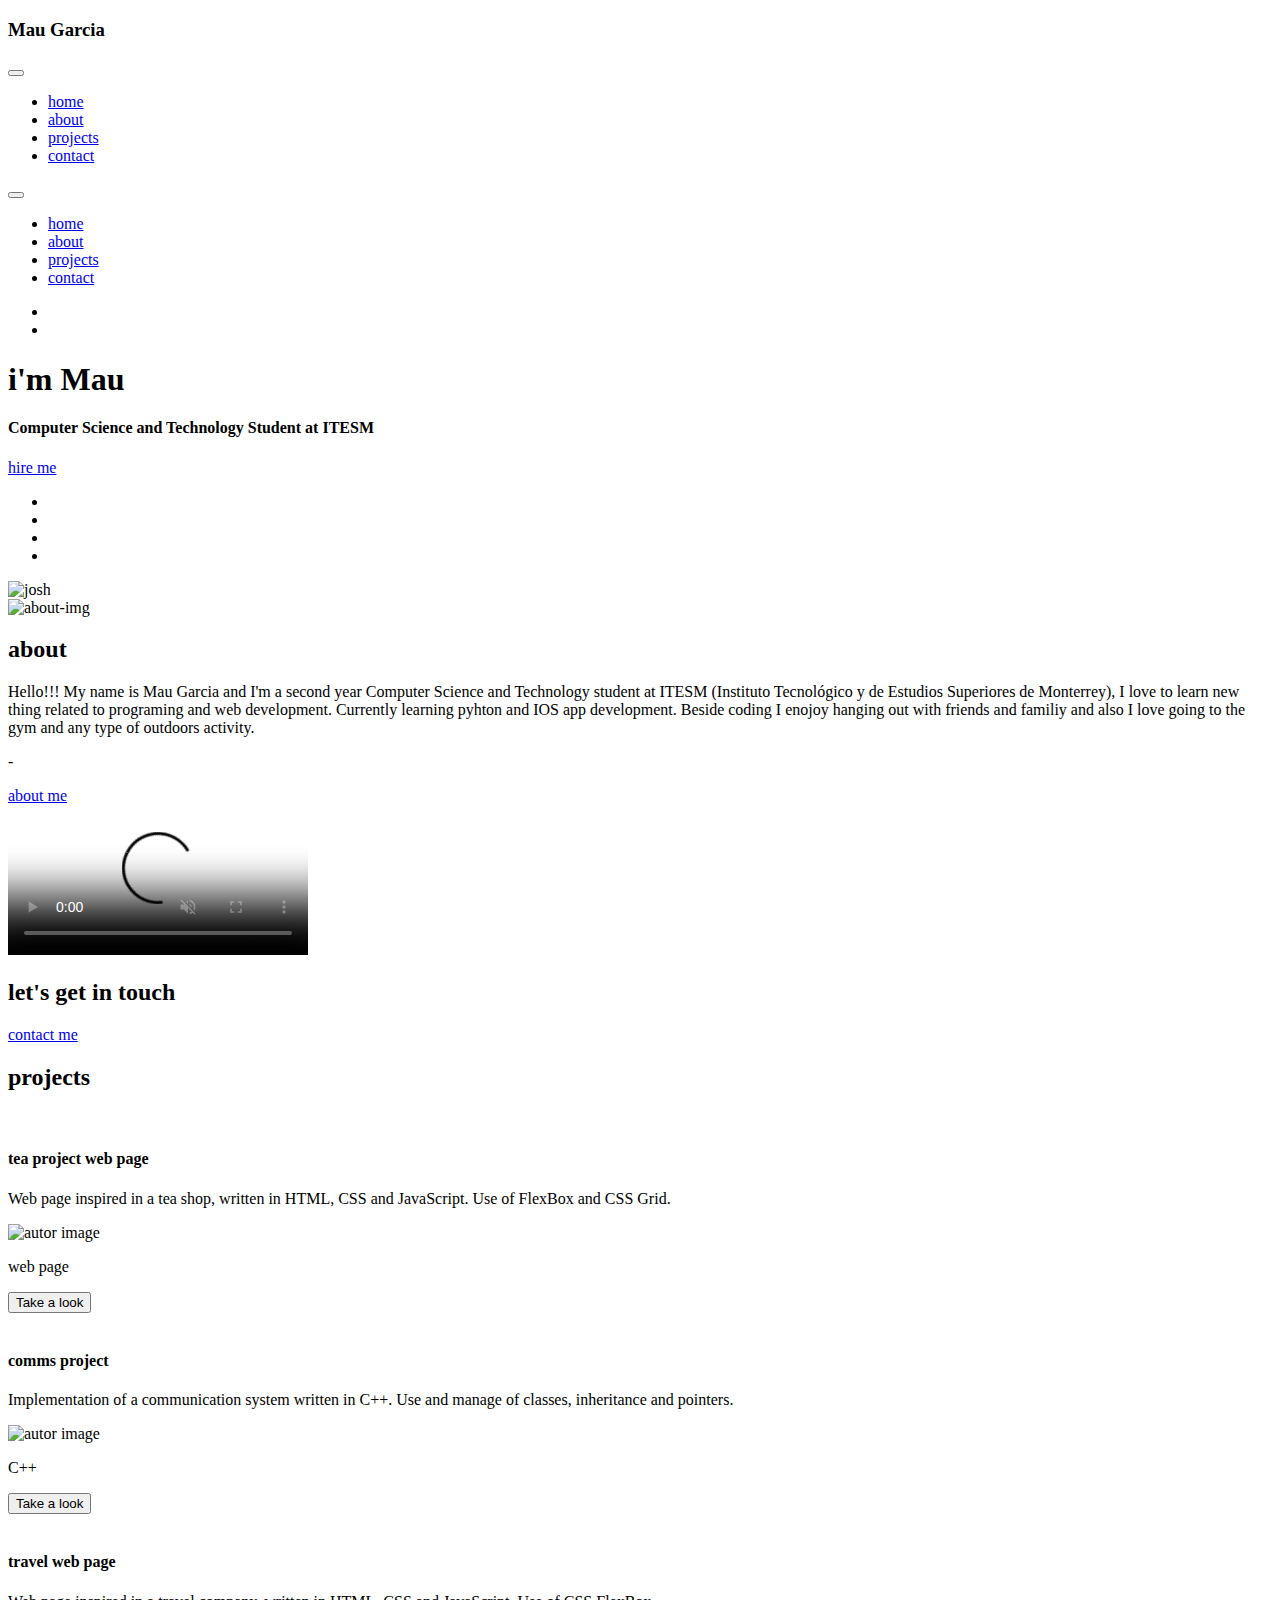
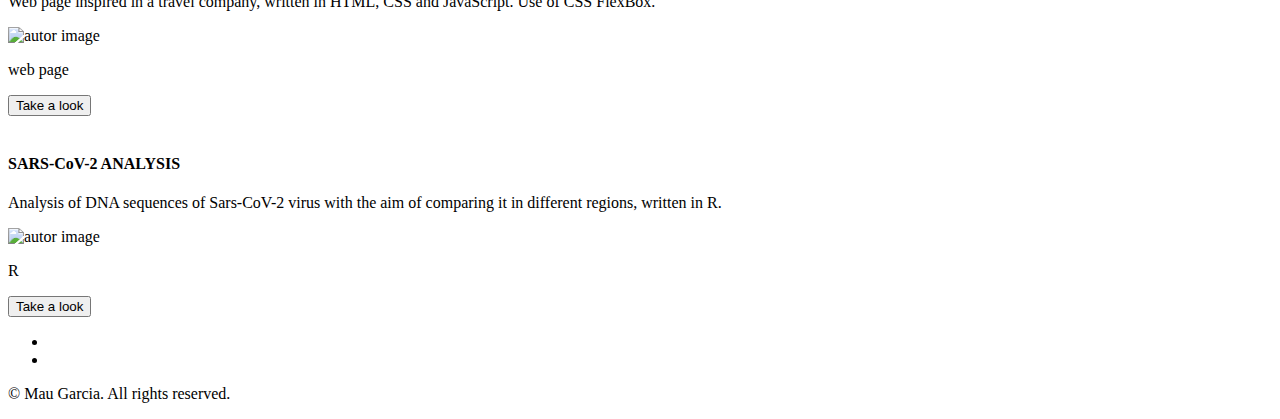
==== index.html @ 46424d96 "Add files via upload" ====
<!DOCTYPE html>
<html lang="en">
  <head>
    <meta charset="UTF-8" />
    <meta name="viewport" content="width=device-width, initial-scale=1.0" />
    <title>Mau Garcia || Home</title>
    <!-- font-awesome -->
    <link
      rel="stylesheet"
      href="./fontawesome-free-5.12.1-web/css/all.min.css"
    />
    <!-- css -->
    <link rel="stylesheet" href="./css/styles.css" />
  </head>
  <body>
    <!-- navbar -->
    <nav class="nav" id="nav">
      <div class="nav-center">
        <!-- nav header -->
        <div class="nav-header">
          <h3 class="title">Mau Garcia</h3>
          <!-- <img src="./images/logo1.svg" class="nav-logo" alt="nav logo" /> -->
          <button class="nav-btn" id="nav-btn">
            <i class="fas fa-bars"></i>
          </button>
        </div>
        <!-- nav links -->
        <ul class="nav-links">
          <li>
            <a href="index.html">home</a>
          </li>
          <li>
            <a href="about.html">about</a>
          </li>
          <li>
            <a href="projects.html">projects</a>
          </li>
          <li>
            <a href="contact.html">contact</a>
          </li>
        </ul>
        <!-- end of navbar -->
      </div>
    </nav>
    <!-- sidebar -->
    <aside class="sidebar" id="sidebar">
      <div>
        <button class="close-btn" id="close-btn">
          <i class="fas fa-times"> </i>
        </button>
        <!-- side links -->
        <ul class="sidebar-links">
          <li>
            <a href="index.html">home</a>
          </li>
          <li>
            <a href="about.html">about</a>
          </li>
          <li>
            <a href="projects.html">projects</a>
          </li>
          <li>
            <a href="contact.html">contact</a>
          </li>
        </ul>
        <!-- social icons -->
        <ul class="social-icons">
          <li>
            <a
              href="https://github.com/maugarciav"
              target="blank"
              class="social-icon"
            >
              <i class="fab fa-github" aria-hidden="true"></i>
            </a>
          </li>
          <li>
            <a
              href="https://mx.linkedin.com/"
              target="blank"
              class="social-icon"
            >
              <i class="fab fa-linkedin"></i>
            </a>
          </li>
        </ul>
      </div>
    </aside>
    <!-- end of sidebar -->
    <!-- header -->
    <header class="hero">
      <div class="section-center hero-center">
        <article class="hero-info">
          <div class="underline"></div>
          <h1>i'm Mau</h1>
          <h4>Computer Science and Technology Student at ITESM</h4>
          <a href="contact.html" class="btn hero-btn">hire me</a>
          <!-- social icons -->
          <ul class="social-icons hero-icons">
            <li>
              <a
                href="https://github.com/maugarciav"
                target="blank"
                class="social-icon"
              >
                <i class="fab fa-github"></i>
              </a>
            </li>
            <li>
              <a
                href="https://www.linkedin.com/in/mau-garcia-villanueva-231003251/"
                target="blank"
                class="social-icon"
              >
                <i class="fab fa-linkedin"></i>
              </a>
            </li>
            <li>
              <a
                href="https://drive.google.com/file/d/1u9R26ydugutkt8JsZenG-mJ7asxXaOft/view?usp=sharing"
                target="blank"
                class="social-icon"
              >
                <i class="fa fa-file" aria-hidden="true"></i>
              </a>
            </li>
            <li>
              <a
                href="https://drive.google.com/file/d/1ToPy0wsdc5PmKATlweBYAUZRme-aTU22/view?usp=sharing"
                target="blank"
                class="social-icon"
              >
                <i class="fa fa-file"></i>
              </a>
            </li>
          </ul>
        </article>
        <article class="hero-img">
          <img src="./images/yo.jpg" class="hero-photo" alt="josh" />
        </article>
      </div>
    </header>
    <!-- end of header -->
    <!-- about -->
    <section class="section about">
      <div class="section-center about-center">
        <!-- about img -->
        <article class="about-img">
          <img src="./images/fam.JPG" class="hero-photo" alt="about-img" />
        </article>
        <!-- about info -->
        <article class="about-info">
          <!-- section-title -->
          <div class="section-title about-title">
            <h2>about</h2>
            <div class="underline"></div>
          </div>
          <!-- end section-title -->
          <p>
            Hello!!! My name is Mau Garcia and I'm a second year Computer
            Science and Technology student at ITESM (Instituto Tecnológico y de
            Estudios Superiores de Monterrey), I love to learn new thing related
            to programing and web development. Currently learning pyhton and IOS
            app development. Beside coding I enojoy hanging out with friends and
            familiy and also I love going to the gym and any type of outdoors
            activity.
          </p>
          <p>-</p>

          <a href="about.html" class="btn">about me</a>
        </article>
      </div>
    </section>
    <!-- end of about -->

    <!-- connect -->
    <section class="connect">
      <video
        controls
        autoplay
        muted
        loop
        class="video-container"
        poster="./images/project-1.jpeg"
      >
        <source src="./videos/connect.mp4" type="video/mp4" />
        Sorry your browser does not support embedded videos
      </video>
      <div class="video-banner">
        <!-- section-title -->
        <div class="section-title">
          <h2>let's get in touch</h2>
          <div class="underline"></div>
        </div>
        <!-- end section-title -->

        <a href="contact.html" class="btn">contact me</a>
      </div>
    </section>
    <!-- end of connect -->

    <!-- Projects -->
    <section class="section blog">
      <!-- section-title -->
      <div class="section-title">
        <h2>projects</h2>
        <div class="underline"></div>
      </div>
      <!-- end section-title -->
      <div class="section-center blog-center">
        <!-- single article -->
        <div class="card">
          <div class="card-side card-front">
            <img src="./images/TeaStation.jpg" alt="" class="card-front-img" />
            <div class="card-info">
              <h4>tea project web page</h4>
              <p>
                Web page inspired in a tea shop, written in HTML, CSS and
                JavaScript. Use of FlexBox and CSS Grid.
              </p>
              <div class="card-footer">
                <img src="./images/yosmal.jpg" alt="autor image" />
                <p>web page</p>
              </div>
            </div>
          </div>
          <!-- card back -->
          <div class="card-side card-back">
            <form method="get" action="https://teaproyect.netlify.app/">
              <button class="btn" type="submit">Take a look</button>
            </form>
          </div>
        </div>
        <!-- end of single article -->

        <!-- single article -->
        <div class="card">
          <div class="card-side card-front">
            <img src="./images/c++.jpg" alt="" class="card-front-img" />
            <div class="card-info">
              <h4>comms project</h4>
              <p>
                Implementation of a communication system written in C++. Use and
                manage of classes, inheritance and pointers.
              </p>
              <div class="card-footer">
                <img src="./images/yosmal.jpg" alt="autor image" />
                <p>C++</p>
              </div>
            </div>
          </div>
          <!-- card back -->
          <div class="card-side card-back">
            <form
              method="get"
              action="hhttps://github.com/maugarciav/Simulacion-de-un-sistema-de-comunicacion-celular."
            >
              <button class="btn" type="submit">Take a look</button>
            </form>
          </div>
        </div>
        <!-- end of single article -->

        <!-- single article -->
        <div class="card">
          <div class="card-side card-front">
            <img src="./images/Travel.jpg" alt="" class="card-front-img" />
            <div class="card-info">
              <h4>travel web page</h4>
              <p>
                Web page inspired in a travel company, written in HTML, CSS and
                JavaScript. Use of CSS FlexBox.
              </p>
              <div class="card-footer">
                <img src="./images/yosmal.jpg" alt="autor image" />
                <p>web page</p>
              </div>
            </div>
          </div>
          <!-- card back -->
          <div class="card-side card-back">
            <form
              method="get"
              action="https://travel-flexbox-proyect.netlify.app/"
            >
              <button class="btn" type="submit">Take a look</button>
            </form>
          </div>
        </div>
        <!-- end of single article -->

        <!-- single article -->
        <div class="card">
          <div class="card-side card-front">
            <img src="./images/covid.jpg" alt="" class="card-front-img" />
            <div class="card-info">
              <h4>SARS-CoV-2 ANALYSIS</h4>
              <p>
                Analysis of DNA sequences of Sars-CoV-2 virus with the aim of
                comparing it in different regions, written in R.
              </p>
              <div class="card-footer">
                <img src="./images/yosmal.jpg" alt="autor image" />
                <p>R</p>
              </div>
            </div>
          </div>
          <!-- card back -->
          <div class="card-side card-back">
            <form
              method="get"
              action="https://github.com/maugarciav/ProyectoAnalisisdeCovid/tree/main"
            >
              <button class="btn" type="submit">Take a look</button>
            </form>
          </div>
        </div>
        <!-- end of single article -->
      </div>
    </section>
    <!--end of  blog -->

    <!-- footer -->
    <footer class="footer">
      <ul class="social-icons">
        <!-- single item -->
        <li>
          <a href="https://github.com/maugarciav" class="social-icon">
            <i class="fab fa-github"></i>
          </a>
        </li>
        <!-- end of single item -->
        <!-- single item -->
        <li>
          <a
            href="https://www.linkedin.com/in/mau-garcia-villanueva-231003251/"
            class="social-icon"
          >
            <i class="fab fa-linkedin"></i>
          </a>
          <!-- end of single item -->
        </li>
      </ul>
      <p>&copy; <span id="date"></span> Mau Garcia. All rights reserved.</p>
    </footer>

    <script src="./js/app.js"></script>
  </body>
</html>
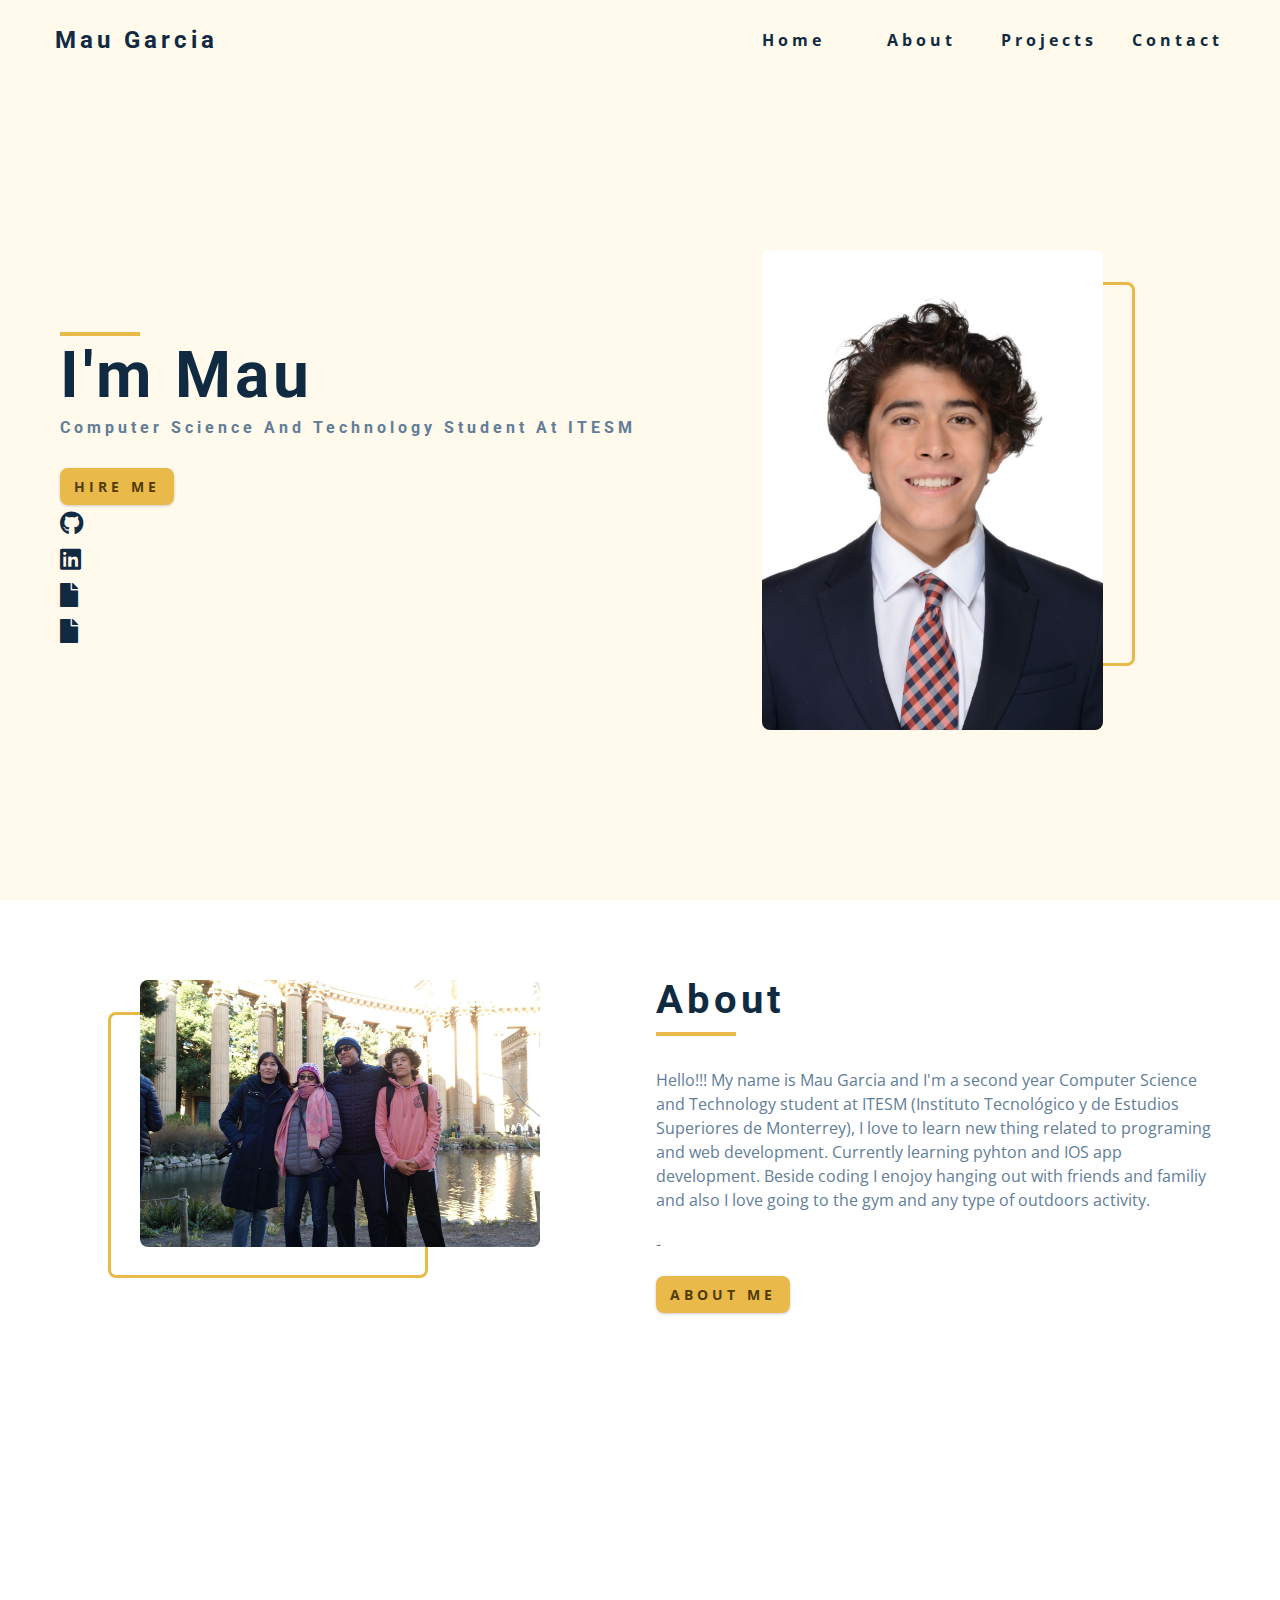
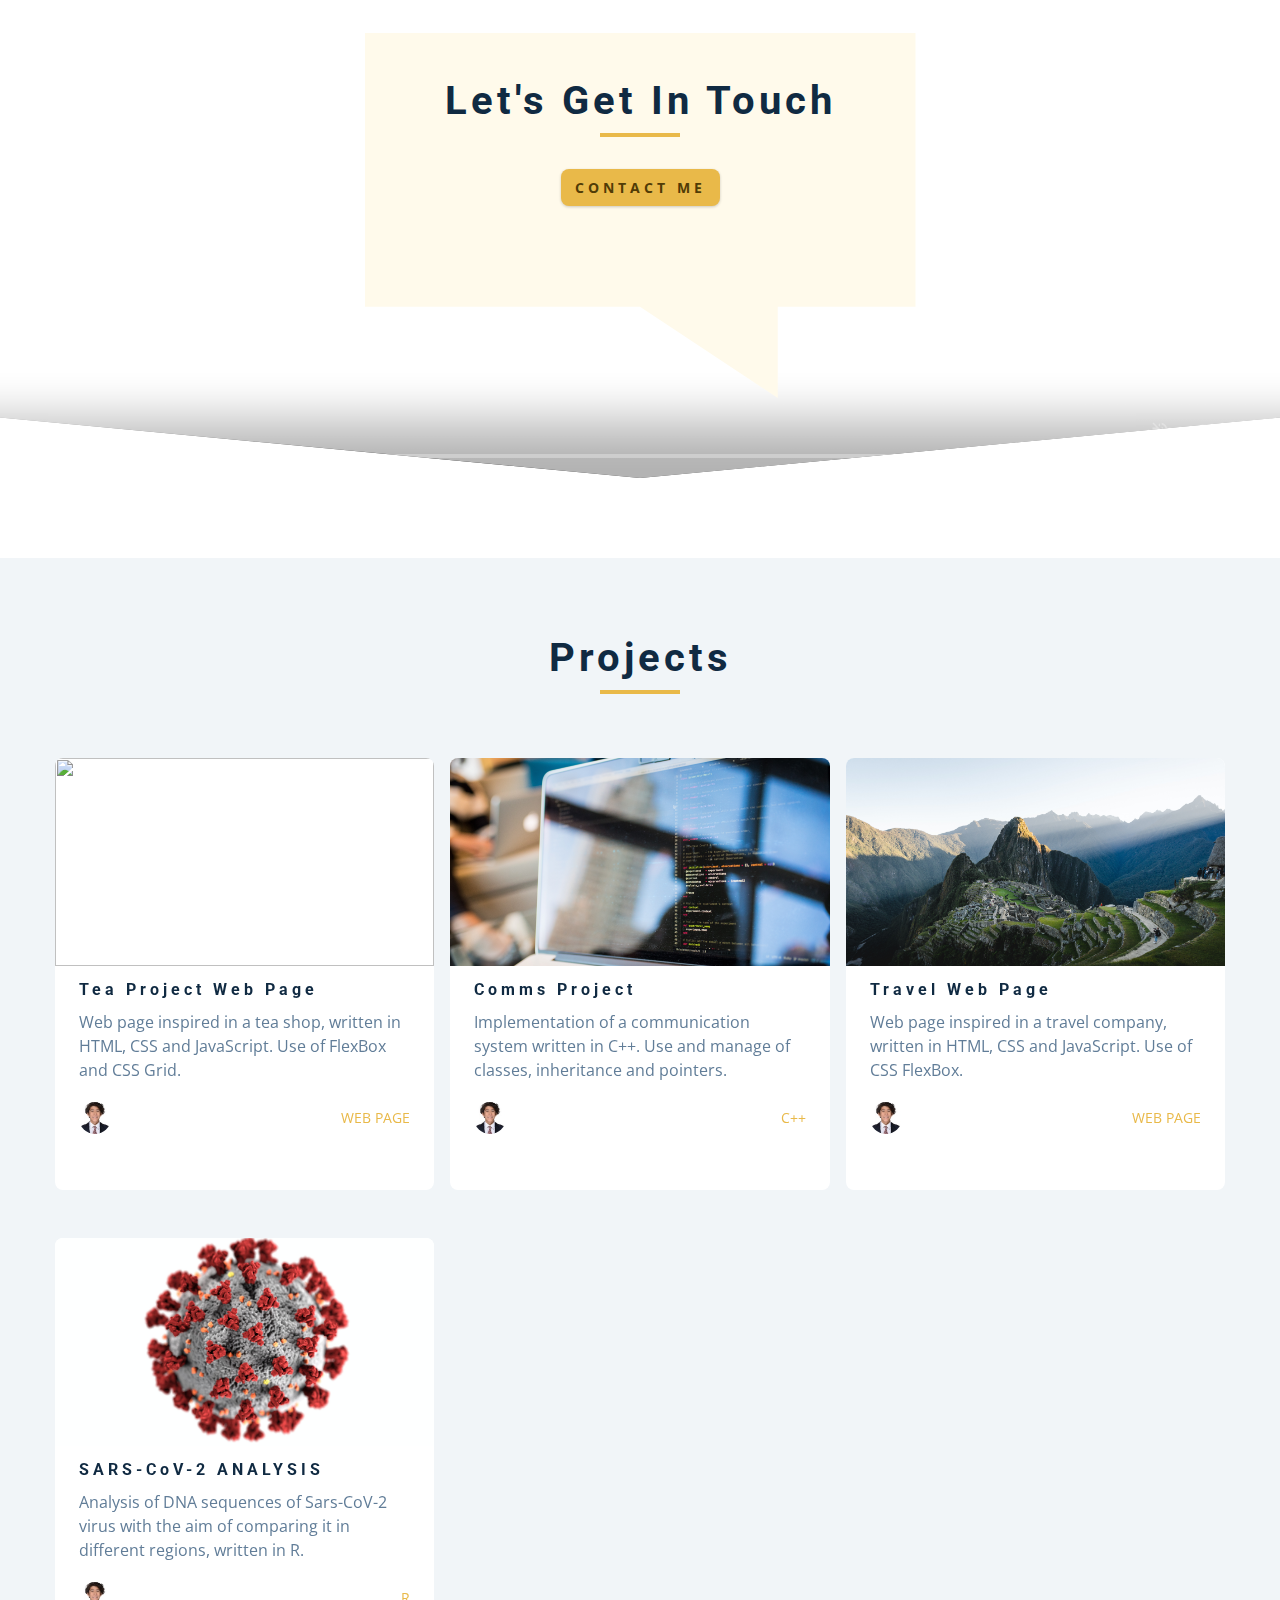
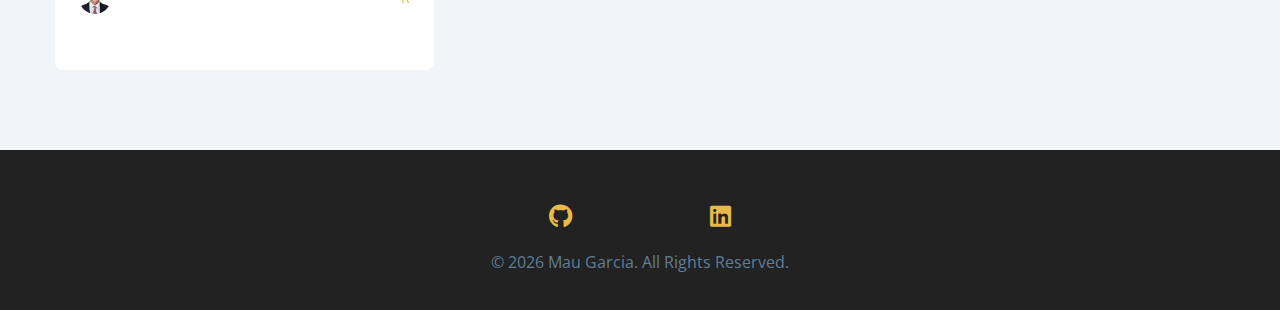
==== commit 07bf5fc6: "Add files via upload" ====
--- a/index.html
+++ b/index.html
@@ -96,7 +96,7 @@
           <h4>Computer Science and Technology Student at ITESM</h4>
           <a href="contact.html" class="btn hero-btn">hire me</a>
           <!-- social icons -->
-          <ul class="social-icons hero-icons">
+          <ul class="social-icons-cover hero-icons">
             <li>
               <a
                 href="https://github.com/maugarciav"
--- a/fontawesome-free-5.12.1-web/css/all.min.css
+++ b/fontawesome-free-5.12.1-web/css/all.min.css
@@ -0,0 +1,5 @@
+/*!
+ * Font Awesome Free 5.12.1 by @fontawesome - https://fontawesome.com
+ * License - https://fontawesome.com/license/free (Icons: CC BY 4.0, Fonts: SIL OFL 1.1, Code: MIT License)
+ */
+.fa,.fab,.fad,.fal,.far,.fas{-moz-osx-font-smoothing:grayscale;-webkit-font-smoothing:antialiased;display:inline-block;font-style:normal;font-variant:normal;text-rendering:auto;line-height:1}.fa-lg{font-size:1.33333em;line-height:.75em;vertical-align:-.0667em}.fa-xs{font-size:.75em}.fa-sm{font-size:.875em}.fa-1x{font-size:1em}.fa-2x{font-size:2em}.fa-3x{font-size:3em}.fa-4x{font-size:4em}.fa-5x{font-size:5em}.fa-6x{font-size:6em}.fa-7x{font-size:7em}.fa-8x{font-size:8em}.fa-9x{font-size:9em}.fa-10x{font-size:10em}.fa-fw{text-align:center;width:1.25em}.fa-ul{list-style-type:none;margin-left:2.5em;padding-left:0}.fa-ul>li{position:relative}.fa-li{left:-2em;position:absolute;text-align:center;width:2em;line-height:inherit}.fa-border{border:.08em solid #eee;border-radius:.1em;padding:.2em .25em .15em}.fa-pull-left{float:left}.fa-pull-right{float:right}.fa.fa-pull-left,.fab.fa-pull-left,.fal.fa-pull-left,.far.fa-pull-left,.fas.fa-pull-left{margin-right:.3em}.fa.fa-pull-right,.fab.fa-pull-right,.fal.fa-pull-right,.far.fa-pull-right,.fas.fa-pull-right{margin-left:.3em}.fa-spin{-webkit-animation:fa-spin 2s linear infinite;animation:fa-spin 2s linear infinite}.fa-pulse{-webkit-animation:fa-spin 1s steps(8) infinite;animation:fa-spin 1s steps(8) infinite}@-webkit-keyframes fa-spin{0%{-webkit-transform:rotate(0deg);transform:rotate(0deg)}to{-webkit-transform:rotate(1turn);transform:rotate(1turn)}}@keyframes fa-spin{0%{-webkit-transform:rotate(0deg);transform:rotate(0deg)}to{-webkit-transform:rotate(1turn);transform:rotate(1turn)}}.fa-rotate-90{-ms-filter:"progid:DXImageTransform.Microsoft.BasicImage(rotation=1)";-webkit-transform:rotate(90deg);transform:rotate(90deg)}.fa-rotate-180{-ms-filter:"progid:DXImageTransform.Microsoft.BasicImage(rotation=2)";-webkit-transform:rotate(180deg);transform:rotate(180deg)}.fa-rotate-270{-ms-filter:"progid:DXImageTransform.Microsoft.BasicImage(rotation=3)";-webkit-transform:rotate(270deg);transform:rotate(270deg)}.fa-flip-horizontal{-ms-filter:"progid:DXImageTransform.Microsoft.BasicImage(rotation=0, mirror=1)";-webkit-transform:scaleX(-1);transform:scaleX(-1)}.fa-flip-vertical{-webkit-transform:scaleY(-1);transform:scaleY(-1)}.fa-flip-both,.fa-flip-horizontal.fa-flip-vertical,.fa-flip-vertical{-ms-filter:"progid:DXImageTransform.Microsoft.BasicImage(rotation=2, mirror=1)"}.fa-flip-both,.fa-flip-horizontal.fa-flip-vertical{-webkit-transform:scale(-1);transform:scale(-1)}:root .fa-flip-both,:root .fa-flip-horizontal,:root .fa-flip-vertical,:root .fa-rotate-90,:root .fa-rotate-180,:root .fa-rotate-270{-webkit-filter:none;filter:none}.fa-stack{display:inline-block;height:2em;line-height:2em;position:relative;vertical-align:middle;width:2.5em}.fa-stack-1x,.fa-stack-2x{left:0;position:absolute;text-align:center;width:100%}.fa-stack-1x{line-height:inherit}.fa-stack-2x{font-size:2em}.fa-inverse{color:#fff}.fa-500px:before{content:"\f26e"}.fa-accessible-icon:before{content:"\f368"}.fa-accusoft:before{content:"\f369"}.fa-acquisitions-incorporated:before{content:"\f6af"}.fa-ad:before{content:"\f641"}.fa-address-book:before{content:"\f2b9"}.fa-address-card:before{content:"\f2bb"}.fa-adjust:before{content:"\f042"}.fa-adn:before{content:"\f170"}.fa-adobe:before{content:"\f778"}.fa-adversal:before{content:"\f36a"}.fa-affiliatetheme:before{content:"\f36b"}.fa-air-freshener:before{content:"\f5d0"}.fa-airbnb:before{content:"\f834"}.fa-algolia:before{content:"\f36c"}.fa-align-center:before{content:"\f037"}.fa-align-justify:before{content:"\f039"}.fa-align-left:before{content:"\f036"}.fa-align-right:before{content:"\f038"}.fa-alipay:before{content:"\f642"}.fa-allergies:before{content:"\f461"}.fa-amazon:before{content:"\f270"}.fa-amazon-pay:before{content:"\f42c"}.fa-ambulance:before{content:"\f0f9"}.fa-american-sign-language-interpreting:before{content:"\f2a3"}.fa-amilia:before{content:"\f36d"}.fa-anchor:before{content:"\f13d"}.fa-android:before{content:"\f17b"}.fa-angellist:before{content:"\f209"}.fa-angle-double-down:before{content:"\f103"}.fa-angle-double-left:before{content:"\f100"}.fa-angle-double-right:before{content:"\f101"}.fa-angle-double-up:before{content:"\f102"}.fa-angle-down:before{content:"\f107"}.fa-angle-left:before{content:"\f104"}.fa-angle-right:before{content:"\f105"}.fa-angle-up:before{content:"\f106"}.fa-angry:before{content:"\f556"}.fa-angrycreative:before{content:"\f36e"}.fa-angular:before{content:"\f420"}.fa-ankh:before{content:"\f644"}.fa-app-store:before{content:"\f36f"}.fa-app-store-ios:before{content:"\f370"}.fa-apper:before{content:"\f371"}.fa-apple:before{content:"\f179"}.fa-apple-alt:before{content:"\f5d1"}.fa-apple-pay:before{content:"\f415"}.fa-archive:before{content:"\f187"}.fa-archway:before{content:"\f557"}.fa-arrow-alt-circle-down:before{content:"\f358"}.fa-arrow-alt-circle-left:before{content:"\f359"}.fa-arrow-alt-circle-right:before{content:"\f35a"}.fa-arrow-alt-circle-up:before{content:"\f35b"}.fa-arrow-circle-down:before{content:"\f0ab"}.fa-arrow-circle-left:before{content:"\f0a8"}.fa-arrow-circle-right:before{content:"\f0a9"}.fa-arrow-circle-up:before{content:"\f0aa"}.fa-arrow-down:before{content:"\f063"}.fa-arrow-left:before{content:"\f060"}.fa-arrow-right:before{content:"\f061"}.fa-arrow-up:before{content:"\f062"}.fa-arrows-alt:before{content:"\f0b2"}.fa-arrows-alt-h:before{content:"\f337"}.fa-arrows-alt-v:before{content:"\f338"}.fa-artstation:before{content:"\f77a"}.fa-assistive-listening-systems:before{content:"\f2a2"}.fa-asterisk:before{content:"\f069"}.fa-asymmetrik:before{content:"\f372"}.fa-at:before{content:"\f1fa"}.fa-atlas:before{content:"\f558"}.fa-atlassian:before{content:"\f77b"}.fa-atom:before{content:"\f5d2"}.fa-audible:before{content:"\f373"}.fa-audio-description:before{content:"\f29e"}.fa-autoprefixer:before{content:"\f41c"}.fa-avianex:before{content:"\f374"}.fa-aviato:before{content:"\f421"}.fa-award:before{content:"\f559"}.fa-aws:before{content:"\f375"}.fa-baby:before{content:"\f77c"}.fa-baby-carriage:before{content:"\f77d"}.fa-backspace:before{content:"\f55a"}.fa-backward:before{content:"\f04a"}.fa-bacon:before{content:"\f7e5"}.fa-bahai:before{content:"\f666"}.fa-balance-scale:before{content:"\f24e"}.fa-balance-scale-left:before{content:"\f515"}.fa-balance-scale-right:before{content:"\f516"}.fa-ban:before{content:"\f05e"}.fa-band-aid:before{content:"\f462"}.fa-bandcamp:before{content:"\f2d5"}.fa-barcode:before{content:"\f02a"}.fa-bars:before{content:"\f0c9"}.fa-baseball-ball:before{content:"\f433"}.fa-basketball-ball:before{content:"\f434"}.fa-bath:before{content:"\f2cd"}.fa-battery-empty:before{content:"\f244"}.fa-battery-full:before{content:"\f240"}.fa-battery-half:before{content:"\f242"}.fa-battery-quarter:before{content:"\f243"}.fa-battery-three-quarters:before{content:"\f241"}.fa-battle-net:before{content:"\f835"}.fa-bed:before{content:"\f236"}.fa-beer:before{content:"\f0fc"}.fa-behance:before{content:"\f1b4"}.fa-behance-square:before{content:"\f1b5"}.fa-bell:before{content:"\f0f3"}.fa-bell-slash:before{content:"\f1f6"}.fa-bezier-curve:before{content:"\f55b"}.fa-bible:before{content:"\f647"}.fa-bicycle:before{content:"\f206"}.fa-biking:before{content:"\f84a"}.fa-bimobject:before{content:"\f378"}.fa-binoculars:before{content:"\f1e5"}.fa-biohazard:before{content:"\f780"}.fa-birthday-cake:before{content:"\f1fd"}.fa-bitbucket:before{content:"\f171"}.fa-bitcoin:before{content:"\f379"}.fa-bity:before{content:"\f37a"}.fa-black-tie:before{content:"\f27e"}.fa-blackberry:before{content:"\f37b"}.fa-blender:before{content:"\f517"}.fa-blender-phone:before{content:"\f6b6"}.fa-blind:before{content:"\f29d"}.fa-blog:before{content:"\f781"}.fa-blogger:before{content:"\f37c"}.fa-blogger-b:before{content:"\f37d"}.fa-bluetooth:before{content:"\f293"}.fa-bluetooth-b:before{content:"\f294"}.fa-bold:before{content:"\f032"}.fa-bolt:before{content:"\f0e7"}.fa-bomb:before{content:"\f1e2"}.fa-bone:before{content:"\f5d7"}.fa-bong:before{content:"\f55c"}.fa-book:before{content:"\f02d"}.fa-book-dead:before{content:"\f6b7"}.fa-book-medical:before{content:"\f7e6"}.fa-book-open:before{content:"\f518"}.fa-book-reader:before{content:"\f5da"}.fa-bookmark:before{content:"\f02e"}.fa-bootstrap:before{content:"\f836"}.fa-border-all:before{content:"\f84c"}.fa-border-none:before{content:"\f850"}.fa-border-style:before{content:"\f853"}.fa-bowling-ball:before{content:"\f436"}.fa-box:before{content:"\f466"}.fa-box-open:before{content:"\f49e"}.fa-boxes:before{content:"\f468"}.fa-braille:before{content:"\f2a1"}.fa-brain:before{content:"\f5dc"}.fa-bread-slice:before{content:"\f7ec"}.fa-briefcase:before{content:"\f0b1"}.fa-briefcase-medical:before{content:"\f469"}.fa-broadcast-tower:before{content:"\f519"}.fa-broom:before{content:"\f51a"}.fa-brush:before{content:"\f55d"}.fa-btc:before{content:"\f15a"}.fa-buffer:before{content:"\f837"}.fa-bug:before{content:"\f188"}.fa-building:before{content:"\f1ad"}.fa-bullhorn:before{content:"\f0a1"}.fa-bullseye:before{content:"\f140"}.fa-burn:before{content:"\f46a"}.fa-buromobelexperte:before{content:"\f37f"}.fa-bus:before{content:"\f207"}.fa-bus-alt:before{content:"\f55e"}.fa-business-time:before{content:"\f64a"}.fa-buy-n-large:before{content:"\f8a6"}.fa-buysellads:before{content:"\f20d"}.fa-calculator:before{content:"\f1ec"}.fa-calendar:before{content:"\f133"}.fa-calendar-alt:before{content:"\f073"}.fa-calendar-check:before{content:"\f274"}.fa-calendar-day:before{content:"\f783"}.fa-calendar-minus:before{content:"\f272"}.fa-calendar-plus:before{content:"\f271"}.fa-calendar-times:before{content:"\f273"}.fa-calendar-week:before{content:"\f784"}.fa-camera:before{content:"\f030"}.fa-camera-retro:before{content:"\f083"}.fa-campground:before{content:"\f6bb"}.fa-canadian-maple-leaf:before{content:"\f785"}.fa-candy-cane:before{content:"\f786"}.fa-cannabis:before{content:"\f55f"}.fa-capsules:before{content:"\f46b"}.fa-car:before{content:"\f1b9"}.fa-car-alt:before{content:"\f5de"}.fa-car-battery:before{content:"\f5df"}.fa-car-crash:before{content:"\f5e1"}.fa-car-side:before{content:"\f5e4"}.fa-caravan:before{content:"\f8ff"}.fa-caret-down:before{content:"\f0d7"}.fa-caret-left:before{content:"\f0d9"}.fa-caret-right:before{content:"\f0da"}.fa-caret-square-down:before{content:"\f150"}.fa-caret-square-left:before{content:"\f191"}.fa-caret-square-right:before{content:"\f152"}.fa-caret-square-up:before{content:"\f151"}.fa-caret-up:before{content:"\f0d8"}.fa-carrot:before{content:"\f787"}.fa-cart-arrow-down:before{content:"\f218"}.fa-cart-plus:before{content:"\f217"}.fa-cash-register:before{content:"\f788"}.fa-cat:before{content:"\f6be"}.fa-cc-amazon-pay:before{content:"\f42d"}.fa-cc-amex:before{content:"\f1f3"}.fa-cc-apple-pay:before{content:"\f416"}.fa-cc-diners-club:before{content:"\f24c"}.fa-cc-discover:before{content:"\f1f2"}.fa-cc-jcb:before{content:"\f24b"}.fa-cc-mastercard:before{content:"\f1f1"}.fa-cc-paypal:before{content:"\f1f4"}.fa-cc-stripe:before{content:"\f1f5"}.fa-cc-visa:before{content:"\f1f0"}.fa-centercode:before{content:"\f380"}.fa-centos:before{content:"\f789"}.fa-certificate:before{content:"\f0a3"}.fa-chair:before{content:"\f6c0"}.fa-chalkboard:before{content:"\f51b"}.fa-chalkboard-teacher:before{content:"\f51c"}.fa-charging-station:before{content:"\f5e7"}.fa-chart-area:before{content:"\f1fe"}.fa-chart-bar:before{content:"\f080"}.fa-chart-line:before{content:"\f201"}.fa-chart-pie:before{content:"\f200"}.fa-check:before{content:"\f00c"}.fa-check-circle:before{content:"\f058"}.fa-check-double:before{content:"\f560"}.fa-check-square:before{content:"\f14a"}.fa-cheese:before{content:"\f7ef"}.fa-chess:before{content:"\f439"}.fa-chess-bishop:before{content:"\f43a"}.fa-chess-board:before{content:"\f43c"}.fa-chess-king:before{content:"\f43f"}.fa-chess-knight:before{content:"\f441"}.fa-chess-pawn:before{content:"\f443"}.fa-chess-queen:before{content:"\f445"}.fa-chess-rook:before{content:"\f447"}.fa-chevron-circle-down:before{content:"\f13a"}.fa-chevron-circle-left:before{content:"\f137"}.fa-chevron-circle-right:before{content:"\f138"}.fa-chevron-circle-up:before{content:"\f139"}.fa-chevron-down:before{content:"\f078"}.fa-chevron-left:before{content:"\f053"}.fa-chevron-right:before{content:"\f054"}.fa-chevron-up:before{content:"\f077"}.fa-child:before{content:"\f1ae"}.fa-chrome:before{content:"\f268"}.fa-chromecast:before{content:"\f838"}.fa-church:before{content:"\f51d"}.fa-circle:before{content:"\f111"}.fa-circle-notch:before{content:"\f1ce"}.fa-city:before{content:"\f64f"}.fa-clinic-medical:before{content:"\f7f2"}.fa-clipboard:before{content:"\f328"}.fa-clipboard-check:before{content:"\f46c"}.fa-clipboard-list:before{content:"\f46d"}.fa-clock:before{content:"\f017"}.fa-clone:before{content:"\f24d"}.fa-closed-captioning:before{content:"\f20a"}.fa-cloud:before{content:"\f0c2"}.fa-cloud-download-alt:before{content:"\f381"}.fa-cloud-meatball:before{content:"\f73b"}.fa-cloud-moon:before{content:"\f6c3"}.fa-cloud-moon-rain:before{content:"\f73c"}.fa-cloud-rain:before{content:"\f73d"}.fa-cloud-showers-heavy:before{content:"\f740"}.fa-cloud-sun:before{content:"\f6c4"}.fa-cloud-sun-rain:before{content:"\f743"}.fa-cloud-upload-alt:before{content:"\f382"}.fa-cloudscale:before{content:"\f383"}.fa-cloudsmith:before{content:"\f384"}.fa-cloudversify:before{content:"\f385"}.fa-cocktail:before{content:"\f561"}.fa-code:before{content:"\f121"}.fa-code-branch:before{content:"\f126"}.fa-codepen:before{content:"\f1cb"}.fa-codiepie:before{content:"\f284"}.fa-coffee:before{content:"\f0f4"}.fa-cog:before{content:"\f013"}.fa-cogs:before{content:"\f085"}.fa-coins:before{content:"\f51e"}.fa-columns:before{content:"\f0db"}.fa-comment:before{content:"\f075"}.fa-comment-alt:before{content:"\f27a"}.fa-comment-dollar:before{content:"\f651"}.fa-comment-dots:before{content:"\f4ad"}.fa-comment-medical:before{content:"\f7f5"}.fa-comment-slash:before{content:"\f4b3"}.fa-comments:before{content:"\f086"}.fa-comments-dollar:before{content:"\f653"}.fa-compact-disc:before{content:"\f51f"}.fa-compass:before{content:"\f14e"}.fa-compress:before{content:"\f066"}.fa-compress-alt:before{content:"\f422"}.fa-compress-arrows-alt:before{content:"\f78c"}.fa-concierge-bell:before{content:"\f562"}.fa-confluence:before{content:"\f78d"}.fa-connectdevelop:before{content:"\f20e"}.fa-contao:before{content:"\f26d"}.fa-cookie:before{content:"\f563"}.fa-cookie-bite:before{content:"\f564"}.fa-copy:before{content:"\f0c5"}.fa-copyright:before{content:"\f1f9"}.fa-cotton-bureau:before{content:"\f89e"}.fa-couch:before{content:"\f4b8"}.fa-cpanel:before{content:"\f388"}.fa-creative-commons:before{content:"\f25e"}.fa-creative-commons-by:before{content:"\f4e7"}.fa-creative-commons-nc:before{content:"\f4e8"}.fa-creative-commons-nc-eu:before{content:"\f4e9"}.fa-creative-commons-nc-jp:before{content:"\f4ea"}.fa-creative-commons-nd:before{content:"\f4eb"}.fa-creative-commons-pd:before{content:"\f4ec"}.fa-creative-commons-pd-alt:before{content:"\f4ed"}.fa-creative-commons-remix:before{content:"\f4ee"}.fa-creative-commons-sa:before{content:"\f4ef"}.fa-creative-commons-sampling:before{content:"\f4f0"}.fa-creative-commons-sampling-plus:before{content:"\f4f1"}.fa-creative-commons-share:before{content:"\f4f2"}.fa-creative-commons-zero:before{content:"\f4f3"}.fa-credit-card:before{content:"\f09d"}.fa-critical-role:before{content:"\f6c9"}.fa-crop:before{content:"\f125"}.fa-crop-alt:before{content:"\f565"}.fa-cross:before{content:"\f654"}.fa-crosshairs:before{content:"\f05b"}.fa-crow:before{content:"\f520"}.fa-crown:before{content:"\f521"}.fa-crutch:before{content:"\f7f7"}.fa-css3:before{content:"\f13c"}.fa-css3-alt:before{content:"\f38b"}.fa-cube:before{content:"\f1b2"}.fa-cubes:before{content:"\f1b3"}.fa-cut:before{content:"\f0c4"}.fa-cuttlefish:before{content:"\f38c"}.fa-d-and-d:before{content:"\f38d"}.fa-d-and-d-beyond:before{content:"\f6ca"}.fa-dailymotion:before{content:"\f952"}.fa-dashcube:before{content:"\f210"}.fa-database:before{content:"\f1c0"}.fa-deaf:before{content:"\f2a4"}.fa-delicious:before{content:"\f1a5"}.fa-democrat:before{content:"\f747"}.fa-deploydog:before{content:"\f38e"}.fa-deskpro:before{content:"\f38f"}.fa-desktop:before{content:"\f108"}.fa-dev:before{content:"\f6cc"}.fa-deviantart:before{content:"\f1bd"}.fa-dharmachakra:before{content:"\f655"}.fa-dhl:before{content:"\f790"}.fa-diagnoses:before{content:"\f470"}.fa-diaspora:before{content:"\f791"}.fa-dice:before{content:"\f522"}.fa-dice-d20:before{content:"\f6cf"}.fa-dice-d6:before{content:"\f6d1"}.fa-dice-five:before{content:"\f523"}.fa-dice-four:before{content:"\f524"}.fa-dice-one:before{content:"\f525"}.fa-dice-six:before{content:"\f526"}.fa-dice-three:before{content:"\f527"}.fa-dice-two:before{content:"\f528"}.fa-digg:before{content:"\f1a6"}.fa-digital-ocean:before{content:"\f391"}.fa-digital-tachograph:before{content:"\f566"}.fa-directions:before{content:"\f5eb"}.fa-discord:before{content:"\f392"}.fa-discourse:before{content:"\f393"}.fa-divide:before{content:"\f529"}.fa-dizzy:before{content:"\f567"}.fa-dna:before{content:"\f471"}.fa-dochub:before{content:"\f394"}.fa-docker:before{content:"\f395"}.fa-dog:before{content:"\f6d3"}.fa-dollar-sign:before{content:"\f155"}.fa-dolly:before{content:"\f472"}.fa-dolly-flatbed:before{content:"\f474"}.fa-donate:before{content:"\f4b9"}.fa-door-closed:before{content:"\f52a"}.fa-door-open:before{content:"\f52b"}.fa-dot-circle:before{content:"\f192"}.fa-dove:before{content:"\f4ba"}.fa-download:before{content:"\f019"}.fa-draft2digital:before{content:"\f396"}.fa-drafting-compass:before{content:"\f568"}.fa-dragon:before{content:"\f6d5"}.fa-draw-polygon:before{content:"\f5ee"}.fa-dribbble:before{content:"\f17d"}.fa-dribbble-square:before{content:"\f397"}.fa-dropbox:before{content:"\f16b"}.fa-drum:before{content:"\f569"}.fa-drum-steelpan:before{content:"\f56a"}.fa-drumstick-bite:before{content:"\f6d7"}.fa-drupal:before{content:"\f1a9"}.fa-dumbbell:before{content:"\f44b"}.fa-dumpster:before{content:"\f793"}.fa-dumpster-fire:before{content:"\f794"}.fa-dungeon:before{content:"\f6d9"}.fa-dyalog:before{content:"\f399"}.fa-earlybirds:before{content:"\f39a"}.fa-ebay:before{content:"\f4f4"}.fa-edge:before{content:"\f282"}.fa-edit:before{content:"\f044"}.fa-egg:before{content:"\f7fb"}.fa-eject:before{content:"\f052"}.fa-elementor:before{content:"\f430"}.fa-ellipsis-h:before{content:"\f141"}.fa-ellipsis-v:before{content:"\f142"}.fa-ello:before{content:"\f5f1"}.fa-ember:before{content:"\f423"}.fa-empire:before{content:"\f1d1"}.fa-envelope:before{content:"\f0e0"}.fa-envelope-open:before{content:"\f2b6"}.fa-envelope-open-text:before{content:"\f658"}.fa-envelope-square:before{content:"\f199"}.fa-envira:before{content:"\f299"}.fa-equals:before{content:"\f52c"}.fa-eraser:before{content:"\f12d"}.fa-erlang:before{content:"\f39d"}.fa-ethereum:before{content:"\f42e"}.fa-ethernet:before{content:"\f796"}.fa-etsy:before{content:"\f2d7"}.fa-euro-sign:before{content:"\f153"}.fa-evernote:before{content:"\f839"}.fa-exchange-alt:before{content:"\f362"}.fa-exclamation:before{content:"\f12a"}.fa-exclamation-circle:before{content:"\f06a"}.fa-exclamation-triangle:before{content:"\f071"}.fa-expand:before{content:"\f065"}.fa-expand-alt:before{content:"\f424"}.fa-expand-arrows-alt:before{content:"\f31e"}.fa-expeditedssl:before{content:"\f23e"}.fa-external-link-alt:before{content:"\f35d"}.fa-external-link-square-alt:before{content:"\f360"}.fa-eye:before{content:"\f06e"}.fa-eye-dropper:before{content:"\f1fb"}.fa-eye-slash:before{content:"\f070"}.fa-facebook:before{content:"\f09a"}.fa-facebook-f:before{content:"\f39e"}.fa-facebook-messenger:before{content:"\f39f"}.fa-facebook-square:before{content:"\f082"}.fa-fan:before{content:"\f863"}.fa-fantasy-flight-games:before{content:"\f6dc"}.fa-fast-backward:before{content:"\f049"}.fa-fast-forward:before{content:"\f050"}.fa-fax:before{content:"\f1ac"}.fa-feather:before{content:"\f52d"}.fa-feather-alt:before{content:"\f56b"}.fa-fedex:before{content:"\f797"}.fa-fedora:before{content:"\f798"}.fa-female:before{content:"\f182"}.fa-fighter-jet:before{content:"\f0fb"}.fa-figma:before{content:"\f799"}.fa-file:before{content:"\f15b"}.fa-file-alt:before{content:"\f15c"}.fa-file-archive:before{content:"\f1c6"}.fa-file-audio:before{content:"\f1c7"}.fa-file-code:before{content:"\f1c9"}.fa-file-contract:before{content:"\f56c"}.fa-file-csv:before{content:"\f6dd"}.fa-file-download:before{content:"\f56d"}.fa-file-excel:before{content:"\f1c3"}.fa-file-export:before{content:"\f56e"}.fa-file-image:before{content:"\f1c5"}.fa-file-import:before{content:"\f56f"}.fa-file-invoice:before{content:"\f570"}.fa-file-invoice-dollar:before{content:"\f571"}.fa-file-medical:before{content:"\f477"}.fa-file-medical-alt:before{content:"\f478"}.fa-file-pdf:before{content:"\f1c1"}.fa-file-powerpoint:before{content:"\f1c4"}.fa-file-prescription:before{content:"\f572"}.fa-file-signature:before{content:"\f573"}.fa-file-upload:before{content:"\f574"}.fa-file-video:before{content:"\f1c8"}.fa-file-word:before{content:"\f1c2"}.fa-fill:before{content:"\f575"}.fa-fill-drip:before{content:"\f576"}.fa-film:before{content:"\f008"}.fa-filter:before{content:"\f0b0"}.fa-fingerprint:before{content:"\f577"}.fa-fire:before{content:"\f06d"}.fa-fire-alt:before{content:"\f7e4"}.fa-fire-extinguisher:before{content:"\f134"}.fa-firefox:before{content:"\f269"}.fa-firefox-browser:before{content:"\f907"}.fa-first-aid:before{content:"\f479"}.fa-first-order:before{content:"\f2b0"}.fa-first-order-alt:before{content:"\f50a"}.fa-firstdraft:before{content:"\f3a1"}.fa-fish:before{content:"\f578"}.fa-fist-raised:before{content:"\f6de"}.fa-flag:before{content:"\f024"}.fa-flag-checkered:before{content:"\f11e"}.fa-flag-usa:before{content:"\f74d"}.fa-flask:before{content:"\f0c3"}.fa-flickr:before{content:"\f16e"}.fa-flipboard:before{content:"\f44d"}.fa-flushed:before{content:"\f579"}.fa-fly:before{content:"\f417"}.fa-folder:before{content:"\f07b"}.fa-folder-minus:before{content:"\f65d"}.fa-folder-open:before{content:"\f07c"}.fa-folder-plus:before{content:"\f65e"}.fa-font:before{content:"\f031"}.fa-font-awesome:before{content:"\f2b4"}.fa-font-awesome-alt:before{content:"\f35c"}.fa-font-awesome-flag:before{content:"\f425"}.fa-font-awesome-logo-full:before{content:"\f4e6"}.fa-fonticons:before{content:"\f280"}.fa-fonticons-fi:before{content:"\f3a2"}.fa-football-ball:before{content:"\f44e"}.fa-fort-awesome:before{content:"\f286"}.fa-fort-awesome-alt:before{content:"\f3a3"}.fa-forumbee:before{content:"\f211"}.fa-forward:before{content:"\f04e"}.fa-foursquare:before{content:"\f180"}.fa-free-code-camp:before{content:"\f2c5"}.fa-freebsd:before{content:"\f3a4"}.fa-frog:before{content:"\f52e"}.fa-frown:before{content:"\f119"}.fa-frown-open:before{content:"\f57a"}.fa-fulcrum:before{content:"\f50b"}.fa-funnel-dollar:before{content:"\f662"}.fa-futbol:before{content:"\f1e3"}.fa-galactic-republic:before{content:"\f50c"}.fa-galactic-senate:before{content:"\f50d"}.fa-gamepad:before{content:"\f11b"}.fa-gas-pump:before{content:"\f52f"}.fa-gavel:before{content:"\f0e3"}.fa-gem:before{content:"\f3a5"}.fa-genderless:before{content:"\f22d"}.fa-get-pocket:before{content:"\f265"}.fa-gg:before{content:"\f260"}.fa-gg-circle:before{content:"\f261"}.fa-ghost:before{content:"\f6e2"}.fa-gift:before{content:"\f06b"}.fa-gifts:before{content:"\f79c"}.fa-git:before{content:"\f1d3"}.fa-git-alt:before{content:"\f841"}.fa-git-square:before{content:"\f1d2"}.fa-github:before{content:"\f09b"}.fa-github-alt:before{content:"\f113"}.fa-github-square:before{content:"\f092"}.fa-gitkraken:before{content:"\f3a6"}.fa-gitlab:before{content:"\f296"}.fa-gitter:before{content:"\f426"}.fa-glass-cheers:before{content:"\f79f"}.fa-glass-martini:before{content:"\f000"}.fa-glass-martini-alt:before{content:"\f57b"}.fa-glass-whiskey:before{content:"\f7a0"}.fa-glasses:before{content:"\f530"}.fa-glide:before{content:"\f2a5"}.fa-glide-g:before{content:"\f2a6"}.fa-globe:before{content:"\f0ac"}.fa-globe-africa:before{content:"\f57c"}.fa-globe-americas:before{content:"\f57d"}.fa-globe-asia:before{content:"\f57e"}.fa-globe-europe:before{content:"\f7a2"}.fa-gofore:before{content:"\f3a7"}.fa-golf-ball:before{content:"\f450"}.fa-goodreads:before{content:"\f3a8"}.fa-goodreads-g:before{content:"\f3a9"}.fa-google:before{content:"\f1a0"}.fa-google-drive:before{content:"\f3aa"}.fa-google-play:before{content:"\f3ab"}.fa-google-plus:before{content:"\f2b3"}.fa-google-plus-g:before{content:"\f0d5"}.fa-google-plus-square:before{content:"\f0d4"}.fa-google-wallet:before{content:"\f1ee"}.fa-gopuram:before{content:"\f664"}.fa-graduation-cap:before{content:"\f19d"}.fa-gratipay:before{content:"\f184"}.fa-grav:before{content:"\f2d6"}.fa-greater-than:before{content:"\f531"}.fa-greater-than-equal:before{content:"\f532"}.fa-grimace:before{content:"\f57f"}.fa-grin:before{content:"\f580"}.fa-grin-alt:before{content:"\f581"}.fa-grin-beam:before{content:"\f582"}.fa-grin-beam-sweat:before{content:"\f583"}.fa-grin-hearts:before{content:"\f584"}.fa-grin-squint:before{content:"\f585"}.fa-grin-squint-tears:before{content:"\f586"}.fa-grin-stars:before{content:"\f587"}.fa-grin-tears:before{content:"\f588"}.fa-grin-tongue:before{content:"\f589"}.fa-grin-tongue-squint:before{content:"\f58a"}.fa-grin-tongue-wink:before{content:"\f58b"}.fa-grin-wink:before{content:"\f58c"}.fa-grip-horizontal:before{content:"\f58d"}.fa-grip-lines:before{content:"\f7a4"}.fa-grip-lines-vertical:before{content:"\f7a5"}.fa-grip-vertical:before{content:"\f58e"}.fa-gripfire:before{content:"\f3ac"}.fa-grunt:before{content:"\f3ad"}.fa-guitar:before{content:"\f7a6"}.fa-gulp:before{content:"\f3ae"}.fa-h-square:before{content:"\f0fd"}.fa-hacker-news:before{content:"\f1d4"}.fa-hacker-news-square:before{content:"\f3af"}.fa-hackerrank:before{content:"\f5f7"}.fa-hamburger:before{content:"\f805"}.fa-hammer:before{content:"\f6e3"}.fa-hamsa:before{content:"\f665"}.fa-hand-holding:before{content:"\f4bd"}.fa-hand-holding-heart:before{content:"\f4be"}.fa-hand-holding-usd:before{content:"\f4c0"}.fa-hand-lizard:before{content:"\f258"}.fa-hand-middle-finger:before{content:"\f806"}.fa-hand-paper:before{content:"\f256"}.fa-hand-peace:before{content:"\f25b"}.fa-hand-point-down:before{content:"\f0a7"}.fa-hand-point-left:before{content:"\f0a5"}.fa-hand-point-right:before{content:"\f0a4"}.fa-hand-point-up:before{content:"\f0a6"}.fa-hand-pointer:before{content:"\f25a"}.fa-hand-rock:before{content:"\f255"}.fa-hand-scissors:before{content:"\f257"}.fa-hand-spock:before{content:"\f259"}.fa-hands:before{content:"\f4c2"}.fa-hands-helping:before{content:"\f4c4"}.fa-handshake:before{content:"\f2b5"}.fa-hanukiah:before{content:"\f6e6"}.fa-hard-hat:before{content:"\f807"}.fa-hashtag:before{content:"\f292"}.fa-hat-cowboy:before{content:"\f8c0"}.fa-hat-cowboy-side:before{content:"\f8c1"}.fa-hat-wizard:before{content:"\f6e8"}.fa-hdd:before{content:"\f0a0"}.fa-heading:before{content:"\f1dc"}.fa-headphones:before{content:"\f025"}.fa-headphones-alt:before{content:"\f58f"}.fa-headset:before{content:"\f590"}.fa-heart:before{content:"\f004"}.fa-heart-broken:before{content:"\f7a9"}.fa-heartbeat:before{content:"\f21e"}.fa-helicopter:before{content:"\f533"}.fa-highlighter:before{content:"\f591"}.fa-hiking:before{content:"\f6ec"}.fa-hippo:before{content:"\f6ed"}.fa-hips:before{content:"\f452"}.fa-hire-a-helper:before{content:"\f3b0"}.fa-history:before{content:"\f1da"}.fa-hockey-puck:before{content:"\f453"}.fa-holly-berry:before{content:"\f7aa"}.fa-home:before{content:"\f015"}.fa-hooli:before{content:"\f427"}.fa-hornbill:before{content:"\f592"}.fa-horse:before{content:"\f6f0"}.fa-horse-head:before{content:"\f7ab"}.fa-hospital:before{content:"\f0f8"}.fa-hospital-alt:before{content:"\f47d"}.fa-hospital-symbol:before{content:"\f47e"}.fa-hot-tub:before{content:"\f593"}.fa-hotdog:before{content:"\f80f"}.fa-hotel:before{content:"\f594"}.fa-hotjar:before{content:"\f3b1"}.fa-hourglass:before{content:"\f254"}.fa-hourglass-end:before{content:"\f253"}.fa-hourglass-half:before{content:"\f252"}.fa-hourglass-start:before{content:"\f251"}.fa-house-damage:before{content:"\f6f1"}.fa-houzz:before{content:"\f27c"}.fa-hryvnia:before{content:"\f6f2"}.fa-html5:before{content:"\f13b"}.fa-hubspot:before{content:"\f3b2"}.fa-i-cursor:before{content:"\f246"}.fa-ice-cream:before{content:"\f810"}.fa-icicles:before{content:"\f7ad"}.fa-icons:before{content:"\f86d"}.fa-id-badge:before{content:"\f2c1"}.fa-id-card:before{content:"\f2c2"}.fa-id-card-alt:before{content:"\f47f"}.fa-ideal:before{content:"\f913"}.fa-igloo:before{content:"\f7ae"}.fa-image:before{content:"\f03e"}.fa-images:before{content:"\f302"}.fa-imdb:before{content:"\f2d8"}.fa-inbox:before{content:"\f01c"}.fa-indent:before{content:"\f03c"}.fa-industry:before{content:"\f275"}.fa-infinity:before{content:"\f534"}.fa-info:before{content:"\f129"}.fa-info-circle:before{content:"\f05a"}.fa-instagram:before{content:"\f16d"}.fa-instagram-square:before{content:"\f955"}.fa-intercom:before{content:"\f7af"}.fa-internet-explorer:before{content:"\f26b"}.fa-invision:before{content:"\f7b0"}.fa-ioxhost:before{content:"\f208"}.fa-italic:before{content:"\f033"}.fa-itch-io:before{content:"\f83a"}.fa-itunes:before{content:"\f3b4"}.fa-itunes-note:before{content:"\f3b5"}.fa-java:before{content:"\f4e4"}.fa-jedi:before{content:"\f669"}.fa-jedi-order:before{content:"\f50e"}.fa-jenkins:before{content:"\f3b6"}.fa-jira:before{content:"\f7b1"}.fa-joget:before{content:"\f3b7"}.fa-joint:before{content:"\f595"}.fa-joomla:before{content:"\f1aa"}.fa-journal-whills:before{content:"\f66a"}.fa-js:before{content:"\f3b8"}.fa-js-square:before{content:"\f3b9"}.fa-jsfiddle:before{content:"\f1cc"}.fa-kaaba:before{content:"\f66b"}.fa-kaggle:before{content:"\f5fa"}.fa-key:before{content:"\f084"}.fa-keybase:before{content:"\f4f5"}.fa-keyboard:before{content:"\f11c"}.fa-keycdn:before{content:"\f3ba"}.fa-khanda:before{content:"\f66d"}.fa-kickstarter:before{content:"\f3bb"}.fa-kickstarter-k:before{content:"\f3bc"}.fa-kiss:before{content:"\f596"}.fa-kiss-beam:before{content:"\f597"}.fa-kiss-wink-heart:before{content:"\f598"}.fa-kiwi-bird:before{content:"\f535"}.fa-korvue:before{content:"\f42f"}.fa-landmark:before{content:"\f66f"}.fa-language:before{content:"\f1ab"}.fa-laptop:before{content:"\f109"}.fa-laptop-code:before{content:"\f5fc"}.fa-laptop-medical:before{content:"\f812"}.fa-laravel:before{content:"\f3bd"}.fa-lastfm:before{content:"\f202"}.fa-lastfm-square:before{content:"\f203"}.fa-laugh:before{content:"\f599"}.fa-laugh-beam:before{content:"\f59a"}.fa-laugh-squint:before{content:"\f59b"}.fa-laugh-wink:before{content:"\f59c"}.fa-layer-group:before{content:"\f5fd"}.fa-leaf:before{content:"\f06c"}.fa-leanpub:before{content:"\f212"}.fa-lemon:before{content:"\f094"}.fa-less:before{content:"\f41d"}.fa-less-than:before{content:"\f536"}.fa-less-than-equal:before{content:"\f537"}.fa-level-down-alt:before{content:"\f3be"}.fa-level-up-alt:before{content:"\f3bf"}.fa-life-ring:before{content:"\f1cd"}.fa-lightbulb:before{content:"\f0eb"}.fa-line:before{content:"\f3c0"}.fa-link:before{content:"\f0c1"}.fa-linkedin:before{content:"\f08c"}.fa-linkedin-in:before{content:"\f0e1"}.fa-linode:before{content:"\f2b8"}.fa-linux:before{content:"\f17c"}.fa-lira-sign:before{content:"\f195"}.fa-list:before{content:"\f03a"}.fa-list-alt:before{content:"\f022"}.fa-list-ol:before{content:"\f0cb"}.fa-list-ul:before{content:"\f0ca"}.fa-location-arrow:before{content:"\f124"}.fa-lock:before{content:"\f023"}.fa-lock-open:before{content:"\f3c1"}.fa-long-arrow-alt-down:before{content:"\f309"}.fa-long-arrow-alt-left:before{content:"\f30a"}.fa-long-arrow-alt-right:before{content:"\f30b"}.fa-long-arrow-alt-up:before{content:"\f30c"}.fa-low-vision:before{content:"\f2a8"}.fa-luggage-cart:before{content:"\f59d"}.fa-lyft:before{content:"\f3c3"}.fa-magento:before{content:"\f3c4"}.fa-magic:before{content:"\f0d0"}.fa-magnet:before{content:"\f076"}.fa-mail-bulk:before{content:"\f674"}.fa-mailchimp:before{content:"\f59e"}.fa-male:before{content:"\f183"}.fa-mandalorian:before{content:"\f50f"}.fa-map:before{content:"\f279"}.fa-map-marked:before{content:"\f59f"}.fa-map-marked-alt:before{content:"\f5a0"}.fa-map-marker:before{content:"\f041"}.fa-map-marker-alt:before{content:"\f3c5"}.fa-map-pin:before{content:"\f276"}.fa-map-signs:before{content:"\f277"}.fa-markdown:before{content:"\f60f"}.fa-marker:before{content:"\f5a1"}.fa-mars:before{content:"\f222"}.fa-mars-double:before{content:"\f227"}.fa-mars-stroke:before{content:"\f229"}.fa-mars-stroke-h:before{content:"\f22b"}.fa-mars-stroke-v:before{content:"\f22a"}.fa-mask:before{content:"\f6fa"}.fa-mastodon:before{content:"\f4f6"}.fa-maxcdn:before{content:"\f136"}.fa-mdb:before{content:"\f8ca"}.fa-medal:before{content:"\f5a2"}.fa-medapps:before{content:"\f3c6"}.fa-medium:before{content:"\f23a"}.fa-medium-m:before{content:"\f3c7"}.fa-medkit:before{content:"\f0fa"}.fa-medrt:before{content:"\f3c8"}.fa-meetup:before{content:"\f2e0"}.fa-megaport:before{content:"\f5a3"}.fa-meh:before{content:"\f11a"}.fa-meh-blank:before{content:"\f5a4"}.fa-meh-rolling-eyes:before{content:"\f5a5"}.fa-memory:before{content:"\f538"}.fa-mendeley:before{content:"\f7b3"}.fa-menorah:before{content:"\f676"}.fa-mercury:before{content:"\f223"}.fa-meteor:before{content:"\f753"}.fa-microblog:before{content:"\f91a"}.fa-microchip:before{content:"\f2db"}.fa-microphone:before{content:"\f130"}.fa-microphone-alt:before{content:"\f3c9"}.fa-microphone-alt-slash:before{content:"\f539"}.fa-microphone-slash:before{content:"\f131"}.fa-microscope:before{content:"\f610"}.fa-microsoft:before{content:"\f3ca"}.fa-minus:before{content:"\f068"}.fa-minus-circle:before{content:"\f056"}.fa-minus-square:before{content:"\f146"}.fa-mitten:before{content:"\f7b5"}.fa-mix:before{content:"\f3cb"}.fa-mixcloud:before{content:"\f289"}.fa-mixer:before{content:"\f956"}.fa-mizuni:before{content:"\f3cc"}.fa-mobile:before{content:"\f10b"}.fa-mobile-alt:before{content:"\f3cd"}.fa-modx:before{content:"\f285"}.fa-monero:before{content:"\f3d0"}.fa-money-bill:before{content:"\f0d6"}.fa-money-bill-alt:before{content:"\f3d1"}.fa-money-bill-wave:before{content:"\f53a"}.fa-money-bill-wave-alt:before{content:"\f53b"}.fa-money-check:before{content:"\f53c"}.fa-money-check-alt:before{content:"\f53d"}.fa-monument:before{content:"\f5a6"}.fa-moon:before{content:"\f186"}.fa-mortar-pestle:before{content:"\f5a7"}.fa-mosque:before{content:"\f678"}.fa-motorcycle:before{content:"\f21c"}.fa-mountain:before{content:"\f6fc"}.fa-mouse:before{content:"\f8cc"}.fa-mouse-pointer:before{content:"\f245"}.fa-mug-hot:before{content:"\f7b6"}.fa-music:before{content:"\f001"}.fa-napster:before{content:"\f3d2"}.fa-neos:before{content:"\f612"}.fa-network-wired:before{content:"\f6ff"}.fa-neuter:before{content:"\f22c"}.fa-newspaper:before{content:"\f1ea"}.fa-nimblr:before{content:"\f5a8"}.fa-node:before{content:"\f419"}.fa-node-js:before{content:"\f3d3"}.fa-not-equal:before{content:"\f53e"}.fa-notes-medical:before{content:"\f481"}.fa-npm:before{content:"\f3d4"}.fa-ns8:before{content:"\f3d5"}.fa-nutritionix:before{content:"\f3d6"}.fa-object-group:before{content:"\f247"}.fa-object-ungroup:before{content:"\f248"}.fa-odnoklassniki:before{content:"\f263"}.fa-odnoklassniki-square:before{content:"\f264"}.fa-oil-can:before{content:"\f613"}.fa-old-republic:before{content:"\f510"}.fa-om:before{content:"\f679"}.fa-opencart:before{content:"\f23d"}.fa-openid:before{content:"\f19b"}.fa-opera:before{content:"\f26a"}.fa-optin-monster:before{content:"\f23c"}.fa-orcid:before{content:"\f8d2"}.fa-osi:before{content:"\f41a"}.fa-otter:before{content:"\f700"}.fa-outdent:before{content:"\f03b"}.fa-page4:before{content:"\f3d7"}.fa-pagelines:before{content:"\f18c"}.fa-pager:before{content:"\f815"}.fa-paint-brush:before{content:"\f1fc"}.fa-paint-roller:before{content:"\f5aa"}.fa-palette:before{content:"\f53f"}.fa-palfed:before{content:"\f3d8"}.fa-pallet:before{content:"\f482"}.fa-paper-plane:before{content:"\f1d8"}.fa-paperclip:before{content:"\f0c6"}.fa-parachute-box:before{content:"\f4cd"}.fa-paragraph:before{content:"\f1dd"}.fa-parking:before{content:"\f540"}.fa-passport:before{content:"\f5ab"}.fa-pastafarianism:before{content:"\f67b"}.fa-paste:before{content:"\f0ea"}.fa-patreon:before{content:"\f3d9"}.fa-pause:before{content:"\f04c"}.fa-pause-circle:before{content:"\f28b"}.fa-paw:before{content:"\f1b0"}.fa-paypal:before{content:"\f1ed"}.fa-peace:before{content:"\f67c"}.fa-pen:before{content:"\f304"}.fa-pen-alt:before{content:"\f305"}.fa-pen-fancy:before{content:"\f5ac"}.fa-pen-nib:before{content:"\f5ad"}.fa-pen-square:before{content:"\f14b"}.fa-pencil-alt:before{content:"\f303"}.fa-pencil-ruler:before{content:"\f5ae"}.fa-penny-arcade:before{content:"\f704"}.fa-people-carry:before{content:"\f4ce"}.fa-pepper-hot:before{content:"\f816"}.fa-percent:before{content:"\f295"}.fa-percentage:before{content:"\f541"}.fa-periscope:before{content:"\f3da"}.fa-person-booth:before{content:"\f756"}.fa-phabricator:before{content:"\f3db"}.fa-phoenix-framework:before{content:"\f3dc"}.fa-phoenix-squadron:before{content:"\f511"}.fa-phone:before{content:"\f095"}.fa-phone-alt:before{content:"\f879"}.fa-phone-slash:before{content:"\f3dd"}.fa-phone-square:before{content:"\f098"}.fa-phone-square-alt:before{content:"\f87b"}.fa-phone-volume:before{content:"\f2a0"}.fa-photo-video:before{content:"\f87c"}.fa-php:before{content:"\f457"}.fa-pied-piper:before{content:"\f2ae"}.fa-pied-piper-alt:before{content:"\f1a8"}.fa-pied-piper-hat:before{content:"\f4e5"}.fa-pied-piper-pp:before{content:"\f1a7"}.fa-pied-piper-square:before{content:"\f91e"}.fa-piggy-bank:before{content:"\f4d3"}.fa-pills:before{content:"\f484"}.fa-pinterest:before{content:"\f0d2"}.fa-pinterest-p:before{content:"\f231"}.fa-pinterest-square:before{content:"\f0d3"}.fa-pizza-slice:before{content:"\f818"}.fa-place-of-worship:before{content:"\f67f"}.fa-plane:before{content:"\f072"}.fa-plane-arrival:before{content:"\f5af"}.fa-plane-departure:before{content:"\f5b0"}.fa-play:before{content:"\f04b"}.fa-play-circle:before{content:"\f144"}.fa-playstation:before{content:"\f3df"}.fa-plug:before{content:"\f1e6"}.fa-plus:before{content:"\f067"}.fa-plus-circle:before{content:"\f055"}.fa-plus-square:before{content:"\f0fe"}.fa-podcast:before{content:"\f2ce"}.fa-poll:before{content:"\f681"}.fa-poll-h:before{content:"\f682"}.fa-poo:before{content:"\f2fe"}.fa-poo-storm:before{content:"\f75a"}.fa-poop:before{content:"\f619"}.fa-portrait:before{content:"\f3e0"}.fa-pound-sign:before{content:"\f154"}.fa-power-off:before{content:"\f011"}.fa-pray:before{content:"\f683"}.fa-praying-hands:before{content:"\f684"}.fa-prescription:before{content:"\f5b1"}.fa-prescription-bottle:before{content:"\f485"}.fa-prescription-bottle-alt:before{content:"\f486"}.fa-print:before{content:"\f02f"}.fa-procedures:before{content:"\f487"}.fa-product-hunt:before{content:"\f288"}.fa-project-diagram:before{content:"\f542"}.fa-pushed:before{content:"\f3e1"}.fa-puzzle-piece:before{content:"\f12e"}.fa-python:before{content:"\f3e2"}.fa-qq:before{content:"\f1d6"}.fa-qrcode:before{content:"\f029"}.fa-question:before{content:"\f128"}.fa-question-circle:before{content:"\f059"}.fa-quidditch:before{content:"\f458"}.fa-quinscape:before{content:"\f459"}.fa-quora:before{content:"\f2c4"}.fa-quote-left:before{content:"\f10d"}.fa-quote-right:before{content:"\f10e"}.fa-quran:before{content:"\f687"}.fa-r-project:before{content:"\f4f7"}.fa-radiation:before{content:"\f7b9"}.fa-radiation-alt:before{content:"\f7ba"}.fa-rainbow:before{content:"\f75b"}.fa-random:before{content:"\f074"}.fa-raspberry-pi:before{content:"\f7bb"}.fa-ravelry:before{content:"\f2d9"}.fa-react:before{content:"\f41b"}.fa-reacteurope:before{content:"\f75d"}.fa-readme:before{content:"\f4d5"}.fa-rebel:before{content:"\f1d0"}.fa-receipt:before{content:"\f543"}.fa-record-vinyl:before{content:"\f8d9"}.fa-recycle:before{content:"\f1b8"}.fa-red-river:before{content:"\f3e3"}.fa-reddit:before{content:"\f1a1"}.fa-reddit-alien:before{content:"\f281"}.fa-reddit-square:before{content:"\f1a2"}.fa-redhat:before{content:"\f7bc"}.fa-redo:before{content:"\f01e"}.fa-redo-alt:before{content:"\f2f9"}.fa-registered:before{content:"\f25d"}.fa-remove-format:before{content:"\f87d"}.fa-renren:before{content:"\f18b"}.fa-reply:before{content:"\f3e5"}.fa-reply-all:before{content:"\f122"}.fa-replyd:before{content:"\f3e6"}.fa-republican:before{content:"\f75e"}.fa-researchgate:before{content:"\f4f8"}.fa-resolving:before{content:"\f3e7"}.fa-restroom:before{content:"\f7bd"}.fa-retweet:before{content:"\f079"}.fa-rev:before{content:"\f5b2"}.fa-ribbon:before{content:"\f4d6"}.fa-ring:before{content:"\f70b"}.fa-road:before{content:"\f018"}.fa-robot:before{content:"\f544"}.fa-rocket:before{content:"\f135"}.fa-rocketchat:before{content:"\f3e8"}.fa-rockrms:before{content:"\f3e9"}.fa-route:before{content:"\f4d7"}.fa-rss:before{content:"\f09e"}.fa-rss-square:before{content:"\f143"}.fa-ruble-sign:before{content:"\f158"}.fa-ruler:before{content:"\f545"}.fa-ruler-combined:before{content:"\f546"}.fa-ruler-horizontal:before{content:"\f547"}.fa-ruler-vertical:before{content:"\f548"}.fa-running:before{content:"\f70c"}.fa-rupee-sign:before{content:"\f156"}.fa-sad-cry:before{content:"\f5b3"}.fa-sad-tear:before{content:"\f5b4"}.fa-safari:before{content:"\f267"}.fa-salesforce:before{content:"\f83b"}.fa-sass:before{content:"\f41e"}.fa-satellite:before{content:"\f7bf"}.fa-satellite-dish:before{content:"\f7c0"}.fa-save:before{content:"\f0c7"}.fa-schlix:before{content:"\f3ea"}.fa-school:before{content:"\f549"}.fa-screwdriver:before{content:"\f54a"}.fa-scribd:before{content:"\f28a"}.fa-scroll:before{content:"\f70e"}.fa-sd-card:before{content:"\f7c2"}.fa-search:before{content:"\f002"}.fa-search-dollar:before{content:"\f688"}.fa-search-location:before{content:"\f689"}.fa-search-minus:before{content:"\f010"}.fa-search-plus:before{content:"\f00e"}.fa-searchengin:before{content:"\f3eb"}.fa-seedling:before{content:"\f4d8"}.fa-sellcast:before{content:"\f2da"}.fa-sellsy:before{content:"\f213"}.fa-server:before{content:"\f233"}.fa-servicestack:before{content:"\f3ec"}.fa-shapes:before{content:"\f61f"}.fa-share:before{content:"\f064"}.fa-share-alt:before{content:"\f1e0"}.fa-share-alt-square:before{content:"\f1e1"}.fa-share-square:before{content:"\f14d"}.fa-shekel-sign:before{content:"\f20b"}.fa-shield-alt:before{content:"\f3ed"}.fa-ship:before{content:"\f21a"}.fa-shipping-fast:before{content:"\f48b"}.fa-shirtsinbulk:before{content:"\f214"}.fa-shoe-prints:before{content:"\f54b"}.fa-shopify:before{content:"\f957"}.fa-shopping-bag:before{content:"\f290"}.fa-shopping-basket:before{content:"\f291"}.fa-shopping-cart:before{content:"\f07a"}.fa-shopware:before{content:"\f5b5"}.fa-shower:before{content:"\f2cc"}.fa-shuttle-van:before{content:"\f5b6"}.fa-sign:before{content:"\f4d9"}.fa-sign-in-alt:before{content:"\f2f6"}.fa-sign-language:before{content:"\f2a7"}.fa-sign-out-alt:before{content:"\f2f5"}.fa-signal:before{content:"\f012"}.fa-signature:before{content:"\f5b7"}.fa-sim-card:before{content:"\f7c4"}.fa-simplybuilt:before{content:"\f215"}.fa-sistrix:before{content:"\f3ee"}.fa-sitemap:before{content:"\f0e8"}.fa-sith:before{content:"\f512"}.fa-skating:before{content:"\f7c5"}.fa-sketch:before{content:"\f7c6"}.fa-skiing:before{content:"\f7c9"}.fa-skiing-nordic:before{content:"\f7ca"}.fa-skull:before{content:"\f54c"}.fa-skull-crossbones:before{content:"\f714"}.fa-skyatlas:before{content:"\f216"}.fa-skype:before{content:"\f17e"}.fa-slack:before{content:"\f198"}.fa-slack-hash:before{content:"\f3ef"}.fa-slash:before{content:"\f715"}.fa-sleigh:before{content:"\f7cc"}.fa-sliders-h:before{content:"\f1de"}.fa-slideshare:before{content:"\f1e7"}.fa-smile:before{content:"\f118"}.fa-smile-beam:before{content:"\f5b8"}.fa-smile-wink:before{content:"\f4da"}.fa-smog:before{content:"\f75f"}.fa-smoking:before{content:"\f48d"}.fa-smoking-ban:before{content:"\f54d"}.fa-sms:before{content:"\f7cd"}.fa-snapchat:before{content:"\f2ab"}.fa-snapchat-ghost:before{content:"\f2ac"}.fa-snapchat-square:before{content:"\f2ad"}.fa-snowboarding:before{content:"\f7ce"}.fa-snowflake:before{content:"\f2dc"}.fa-snowman:before{content:"\f7d0"}.fa-snowplow:before{content:"\f7d2"}.fa-socks:before{content:"\f696"}.fa-solar-panel:before{content:"\f5ba"}.fa-sort:before{content:"\f0dc"}.fa-sort-alpha-down:before{content:"\f15d"}.fa-sort-alpha-down-alt:before{content:"\f881"}.fa-sort-alpha-up:before{content:"\f15e"}.fa-sort-alpha-up-alt:before{content:"\f882"}.fa-sort-amount-down:before{content:"\f160"}.fa-sort-amount-down-alt:before{content:"\f884"}.fa-sort-amount-up:before{content:"\f161"}.fa-sort-amount-up-alt:before{content:"\f885"}.fa-sort-down:before{content:"\f0dd"}.fa-sort-numeric-down:before{content:"\f162"}.fa-sort-numeric-down-alt:before{content:"\f886"}.fa-sort-numeric-up:before{content:"\f163"}.fa-sort-numeric-up-alt:before{content:"\f887"}.fa-sort-up:before{content:"\f0de"}.fa-soundcloud:before{content:"\f1be"}.fa-sourcetree:before{content:"\f7d3"}.fa-spa:before{content:"\f5bb"}.fa-space-shuttle:before{content:"\f197"}.fa-speakap:before{content:"\f3f3"}.fa-speaker-deck:before{content:"\f83c"}.fa-spell-check:before{content:"\f891"}.fa-spider:before{content:"\f717"}.fa-spinner:before{content:"\f110"}.fa-splotch:before{content:"\f5bc"}.fa-spotify:before{content:"\f1bc"}.fa-spray-can:before{content:"\f5bd"}.fa-square:before{content:"\f0c8"}.fa-square-full:before{content:"\f45c"}.fa-square-root-alt:before{content:"\f698"}.fa-squarespace:before{content:"\f5be"}.fa-stack-exchange:before{content:"\f18d"}.fa-stack-overflow:before{content:"\f16c"}.fa-stackpath:before{content:"\f842"}.fa-stamp:before{content:"\f5bf"}.fa-star:before{content:"\f005"}.fa-star-and-crescent:before{content:"\f699"}.fa-star-half:before{content:"\f089"}.fa-star-half-alt:before{content:"\f5c0"}.fa-star-of-david:before{content:"\f69a"}.fa-star-of-life:before{content:"\f621"}.fa-staylinked:before{content:"\f3f5"}.fa-steam:before{content:"\f1b6"}.fa-steam-square:before{content:"\f1b7"}.fa-steam-symbol:before{content:"\f3f6"}.fa-step-backward:before{content:"\f048"}.fa-step-forward:before{content:"\f051"}.fa-stethoscope:before{content:"\f0f1"}.fa-sticker-mule:before{content:"\f3f7"}.fa-sticky-note:before{content:"\f249"}.fa-stop:before{content:"\f04d"}.fa-stop-circle:before{content:"\f28d"}.fa-stopwatch:before{content:"\f2f2"}.fa-store:before{content:"\f54e"}.fa-store-alt:before{content:"\f54f"}.fa-strava:before{content:"\f428"}.fa-stream:before{content:"\f550"}.fa-street-view:before{content:"\f21d"}.fa-strikethrough:before{content:"\f0cc"}.fa-stripe:before{content:"\f429"}.fa-stripe-s:before{content:"\f42a"}.fa-stroopwafel:before{content:"\f551"}.fa-studiovinari:before{content:"\f3f8"}.fa-stumbleupon:before{content:"\f1a4"}.fa-stumbleupon-circle:before{content:"\f1a3"}.fa-subscript:before{content:"\f12c"}.fa-subway:before{content:"\f239"}.fa-suitcase:before{content:"\f0f2"}.fa-suitcase-rolling:before{content:"\f5c1"}.fa-sun:before{content:"\f185"}.fa-superpowers:before{content:"\f2dd"}.fa-superscript:before{content:"\f12b"}.fa-supple:before{content:"\f3f9"}.fa-surprise:before{content:"\f5c2"}.fa-suse:before{content:"\f7d6"}.fa-swatchbook:before{content:"\f5c3"}.fa-swift:before{content:"\f8e1"}.fa-swimmer:before{content:"\f5c4"}.fa-swimming-pool:before{content:"\f5c5"}.fa-symfony:before{content:"\f83d"}.fa-synagogue:before{content:"\f69b"}.fa-sync:before{content:"\f021"}.fa-sync-alt:before{content:"\f2f1"}.fa-syringe:before{content:"\f48e"}.fa-table:before{content:"\f0ce"}.fa-table-tennis:before{content:"\f45d"}.fa-tablet:before{content:"\f10a"}.fa-tablet-alt:before{content:"\f3fa"}.fa-tablets:before{content:"\f490"}.fa-tachometer-alt:before{content:"\f3fd"}.fa-tag:before{content:"\f02b"}.fa-tags:before{content:"\f02c"}.fa-tape:before{content:"\f4db"}.fa-tasks:before{content:"\f0ae"}.fa-taxi:before{content:"\f1ba"}.fa-teamspeak:before{content:"\f4f9"}.fa-teeth:before{content:"\f62e"}.fa-teeth-open:before{content:"\f62f"}.fa-telegram:before{content:"\f2c6"}.fa-telegram-plane:before{content:"\f3fe"}.fa-temperature-high:before{content:"\f769"}.fa-temperature-low:before{content:"\f76b"}.fa-tencent-weibo:before{content:"\f1d5"}.fa-tenge:before{content:"\f7d7"}.fa-terminal:before{content:"\f120"}.fa-text-height:before{content:"\f034"}.fa-text-width:before{content:"\f035"}.fa-th:before{content:"\f00a"}.fa-th-large:before{content:"\f009"}.fa-th-list:before{content:"\f00b"}.fa-the-red-yeti:before{content:"\f69d"}.fa-theater-masks:before{content:"\f630"}.fa-themeco:before{content:"\f5c6"}.fa-themeisle:before{content:"\f2b2"}.fa-thermometer:before{content:"\f491"}.fa-thermometer-empty:before{content:"\f2cb"}.fa-thermometer-full:before{content:"\f2c7"}.fa-thermometer-half:before{content:"\f2c9"}.fa-thermometer-quarter:before{content:"\f2ca"}.fa-thermometer-three-quarters:before{content:"\f2c8"}.fa-think-peaks:before{content:"\f731"}.fa-thumbs-down:before{content:"\f165"}.fa-thumbs-up:before{content:"\f164"}.fa-thumbtack:before{content:"\f08d"}.fa-ticket-alt:before{content:"\f3ff"}.fa-times:before{content:"\f00d"}.fa-times-circle:before{content:"\f057"}.fa-tint:before{content:"\f043"}.fa-tint-slash:before{content:"\f5c7"}.fa-tired:before{content:"\f5c8"}.fa-toggle-off:before{content:"\f204"}.fa-toggle-on:before{content:"\f205"}.fa-toilet:before{content:"\f7d8"}.fa-toilet-paper:before{content:"\f71e"}.fa-toolbox:before{content:"\f552"}.fa-tools:before{content:"\f7d9"}.fa-tooth:before{content:"\f5c9"}.fa-torah:before{content:"\f6a0"}.fa-torii-gate:before{content:"\f6a1"}.fa-tractor:before{content:"\f722"}.fa-trade-federation:before{content:"\f513"}.fa-trademark:before{content:"\f25c"}.fa-traffic-light:before{content:"\f637"}.fa-trailer:before{content:"\f941"}.fa-train:before{content:"\f238"}.fa-tram:before{content:"\f7da"}.fa-transgender:before{content:"\f224"}.fa-transgender-alt:before{content:"\f225"}.fa-trash:before{content:"\f1f8"}.fa-trash-alt:before{content:"\f2ed"}.fa-trash-restore:before{content:"\f829"}.fa-trash-restore-alt:before{content:"\f82a"}.fa-tree:before{content:"\f1bb"}.fa-trello:before{content:"\f181"}.fa-tripadvisor:before{content:"\f262"}.fa-trophy:before{content:"\f091"}.fa-truck:before{content:"\f0d1"}.fa-truck-loading:before{content:"\f4de"}.fa-truck-monster:before{content:"\f63b"}.fa-truck-moving:before{content:"\f4df"}.fa-truck-pickup:before{content:"\f63c"}.fa-tshirt:before{content:"\f553"}.fa-tty:before{content:"\f1e4"}.fa-tumblr:before{content:"\f173"}.fa-tumblr-square:before{content:"\f174"}.fa-tv:before{content:"\f26c"}.fa-twitch:before{content:"\f1e8"}.fa-twitter:before{content:"\f099"}.fa-twitter-square:before{content:"\f081"}.fa-typo3:before{content:"\f42b"}.fa-uber:before{content:"\f402"}.fa-ubuntu:before{content:"\f7df"}.fa-uikit:before{content:"\f403"}.fa-umbraco:before{content:"\f8e8"}.fa-umbrella:before{content:"\f0e9"}.fa-umbrella-beach:before{content:"\f5ca"}.fa-underline:before{content:"\f0cd"}.fa-undo:before{content:"\f0e2"}.fa-undo-alt:before{content:"\f2ea"}.fa-uniregistry:before{content:"\f404"}.fa-unity:before{content:"\f949"}.fa-universal-access:before{content:"\f29a"}.fa-university:before{content:"\f19c"}.fa-unlink:before{content:"\f127"}.fa-unlock:before{content:"\f09c"}.fa-unlock-alt:before{content:"\f13e"}.fa-untappd:before{content:"\f405"}.fa-upload:before{content:"\f093"}.fa-ups:before{content:"\f7e0"}.fa-usb:before{content:"\f287"}.fa-user:before{content:"\f007"}.fa-user-alt:before{content:"\f406"}.fa-user-alt-slash:before{content:"\f4fa"}.fa-user-astronaut:before{content:"\f4fb"}.fa-user-check:before{content:"\f4fc"}.fa-user-circle:before{content:"\f2bd"}.fa-user-clock:before{content:"\f4fd"}.fa-user-cog:before{content:"\f4fe"}.fa-user-edit:before{content:"\f4ff"}.fa-user-friends:before{content:"\f500"}.fa-user-graduate:before{content:"\f501"}.fa-user-injured:before{content:"\f728"}.fa-user-lock:before{content:"\f502"}.fa-user-md:before{content:"\f0f0"}.fa-user-minus:before{content:"\f503"}.fa-user-ninja:before{content:"\f504"}.fa-user-nurse:before{content:"\f82f"}.fa-user-plus:before{content:"\f234"}.fa-user-secret:before{content:"\f21b"}.fa-user-shield:before{content:"\f505"}.fa-user-slash:before{content:"\f506"}.fa-user-tag:before{content:"\f507"}.fa-user-tie:before{content:"\f508"}.fa-user-times:before{content:"\f235"}.fa-users:before{content:"\f0c0"}.fa-users-cog:before{content:"\f509"}.fa-usps:before{content:"\f7e1"}.fa-ussunnah:before{content:"\f407"}.fa-utensil-spoon:before{content:"\f2e5"}.fa-utensils:before{content:"\f2e7"}.fa-vaadin:before{content:"\f408"}.fa-vector-square:before{content:"\f5cb"}.fa-venus:before{content:"\f221"}.fa-venus-double:before{content:"\f226"}.fa-venus-mars:before{content:"\f228"}.fa-viacoin:before{content:"\f237"}.fa-viadeo:before{content:"\f2a9"}.fa-viadeo-square:before{content:"\f2aa"}.fa-vial:before{content:"\f492"}.fa-vials:before{content:"\f493"}.fa-viber:before{content:"\f409"}.fa-video:before{content:"\f03d"}.fa-video-slash:before{content:"\f4e2"}.fa-vihara:before{content:"\f6a7"}.fa-vimeo:before{content:"\f40a"}.fa-vimeo-square:before{content:"\f194"}.fa-vimeo-v:before{content:"\f27d"}.fa-vine:before{content:"\f1ca"}.fa-vk:before{content:"\f189"}.fa-vnv:before{content:"\f40b"}.fa-voicemail:before{content:"\f897"}.fa-volleyball-ball:before{content:"\f45f"}.fa-volume-down:before{content:"\f027"}.fa-volume-mute:before{content:"\f6a9"}.fa-volume-off:before{content:"\f026"}.fa-volume-up:before{content:"\f028"}.fa-vote-yea:before{content:"\f772"}.fa-vr-cardboard:before{content:"\f729"}.fa-vuejs:before{content:"\f41f"}.fa-walking:before{content:"\f554"}.fa-wallet:before{content:"\f555"}.fa-warehouse:before{content:"\f494"}.fa-water:before{content:"\f773"}.fa-wave-square:before{content:"\f83e"}.fa-waze:before{content:"\f83f"}.fa-weebly:before{content:"\f5cc"}.fa-weibo:before{content:"\f18a"}.fa-weight:before{content:"\f496"}.fa-weight-hanging:before{content:"\f5cd"}.fa-weixin:before{content:"\f1d7"}.fa-whatsapp:before{content:"\f232"}.fa-whatsapp-square:before{content:"\f40c"}.fa-wheelchair:before{content:"\f193"}.fa-whmcs:before{content:"\f40d"}.fa-wifi:before{content:"\f1eb"}.fa-wikipedia-w:before{content:"\f266"}.fa-wind:before{content:"\f72e"}.fa-window-close:before{content:"\f410"}.fa-window-maximize:before{content:"\f2d0"}.fa-window-minimize:before{content:"\f2d1"}.fa-window-restore:before{content:"\f2d2"}.fa-windows:before{content:"\f17a"}.fa-wine-bottle:before{content:"\f72f"}.fa-wine-glass:before{content:"\f4e3"}.fa-wine-glass-alt:before{content:"\f5ce"}.fa-wix:before{content:"\f5cf"}.fa-wizards-of-the-coast:before{content:"\f730"}.fa-wolf-pack-battalion:before{content:"\f514"}.fa-won-sign:before{content:"\f159"}.fa-wordpress:before{content:"\f19a"}.fa-wordpress-simple:before{content:"\f411"}.fa-wpbeginner:before{content:"\f297"}.fa-wpexplorer:before{content:"\f2de"}.fa-wpforms:before{content:"\f298"}.fa-wpressr:before{content:"\f3e4"}.fa-wrench:before{content:"\f0ad"}.fa-x-ray:before{content:"\f497"}.fa-xbox:before{content:"\f412"}.fa-xing:before{content:"\f168"}.fa-xing-square:before{content:"\f169"}.fa-y-combinator:before{content:"\f23b"}.fa-yahoo:before{content:"\f19e"}.fa-yammer:before{content:"\f840"}.fa-yandex:before{content:"\f413"}.fa-yandex-international:before{content:"\f414"}.fa-yarn:before{content:"\f7e3"}.fa-yelp:before{content:"\f1e9"}.fa-yen-sign:before{content:"\f157"}.fa-yin-yang:before{content:"\f6ad"}.fa-yoast:before{content:"\f2b1"}.fa-youtube:before{content:"\f167"}.fa-youtube-square:before{content:"\f431"}.fa-zhihu:before{content:"\f63f"}.sr-only{border:0;clip:rect(0,0,0,0);height:1px;margin:-1px;overflow:hidden;padding:0;position:absolute;width:1px}.sr-only-focusable:active,.sr-only-focusable:focus{clip:auto;height:auto;margin:0;overflow:visible;position:static;width:auto}@font-face{font-family:"Font Awesome 5 Brands";font-style:normal;font-weight:400;font-display:auto;src:url(../webfonts/fa-brands-400.eot);src:url(../webfonts/fa-brands-400.eot?#iefix) format("embedded-opentype"),url(../webfonts/fa-brands-400.woff2) format("woff2"),url(../webfonts/fa-brands-400.woff) format("woff"),url(../webfonts/fa-brands-400.ttf) format("truetype"),url(../webfonts/fa-brands-400.svg#fontawesome) format("svg")}.fab{font-family:"Font Awesome 5 Brands"}@font-face{font-family:"Font Awesome 5 Free";font-style:normal;font-weight:400;font-display:auto;src:url(../webfonts/fa-regular-400.eot);src:url(../webfonts/fa-regular-400.eot?#iefix) format("embedded-opentype"),url(../webfonts/fa-regular-400.woff2) format("woff2"),url(../webfonts/fa-regular-400.woff) format("woff"),url(../webfonts/fa-regular-400.ttf) format("truetype"),url(../webfonts/fa-regular-400.svg#fontawesome) format("svg")}.fab,.far{font-weight:400}@font-face{font-family:"Font Awesome 5 Free";font-style:normal;font-weight:900;font-display:auto;src:url(../webfonts/fa-solid-900.eot);src:url(../webfonts/fa-solid-900.eot?#iefix) format("embedded-opentype"),url(../webfonts/fa-solid-900.woff2) format("woff2"),url(../webfonts/fa-solid-900.woff) format("woff"),url(../webfonts/fa-solid-900.ttf) format("truetype"),url(../webfonts/fa-solid-900.svg#fontawesome) format("svg")}.fa,.far,.fas{font-family:"Font Awesome 5 Free"}.fa,.fas{font-weight:900}--- a/css/styles.css
+++ b/css/styles.css
@@ -0,0 +1,998 @@
+/*
+=============== 
+Fonts
+===============
+*/
+@import url('https://fonts.googleapis.com/css?family=Open+Sans|Roboto:400,700&display=swap');
+
+/*
+=============== 
+Variables
+===============
+*/
+
+:root {
+  /* dark shades of primary color*/
+  --clr-primary-1: hsl(43, 86%, 17%);
+  --clr-primary-2: hsl(43, 77%, 27%);
+  --clr-primary-3: hsl(43, 72%, 37%);
+  --clr-primary-4: hsl(42, 63%, 48%);
+  /* primary/main color */
+  --clr-primary-5: hsl(42, 78%, 60%);
+  /* lighter shades of primary color */
+  --clr-primary-6: hsl(43, 89%, 70%);
+  --clr-primary-7: hsl(43, 90%, 76%);
+  --clr-primary-8: hsl(45, 86%, 81%);
+  --clr-primary-9: hsl(45, 90%, 88%);
+  --clr-primary-10: hsl(45, 100%, 96%);
+  /* darkest grey - used for headings */
+  --clr-grey-1: hsl(209, 61%, 16%);
+  --clr-grey-2: hsl(211, 39%, 23%);
+  --clr-grey-3: hsl(209, 34%, 30%);
+  --clr-grey-4: hsl(209, 28%, 39%);
+  /* grey used for paragraphs */
+  --clr-grey-5: hsl(210, 22%, 49%);
+  --clr-grey-6: hsl(209, 23%, 60%);
+  --clr-grey-7: hsl(211, 27%, 70%);
+  --clr-grey-8: hsl(210, 31%, 80%);
+  --clr-grey-9: hsl(212, 33%, 89%);
+  --clr-grey-10: hsl(210, 36%, 96%);
+  --clr-white: #fff;
+  --ff-primary: 'Roboto', sans-serif;
+  --ff-secondary: 'Open Sans', sans-serif;
+  --transition: all 0.3s linear;
+  --spacing: 0.25rem;
+  --radius: 0.5rem;
+  --light-shadow: 0 5px 15px rgba(0, 0, 0, 0.1);
+  --dark-shadow: 0 5px 15px rgba(0, 0, 0, 0.2);
+  --max-width: 1170px;
+}
+/*
+=============== 
+Global Styles
+===============
+*/
+
+*,
+::after,
+::before {
+  margin: 0;
+  padding: 0;
+  box-sizing: border-box;
+}
+body {
+  font-family: var(--ff-secondary);
+  background: var(--clr-white);
+  color: var(--clr-grey-1);
+  line-height: 1.5;
+  font-size: 0.875rem;
+}
+ul {
+  list-style-type: none;
+}
+a {
+  text-decoration: none;
+}
+.names {
+  font-size: 0.9rem;
+}
+img:not(.nav-logo) {
+  width: 100%;
+  display: block;
+}
+
+.title {
+  font-size: 1rem;
+  letter-spacing: var(--spacing);
+  margin-bottom: 0.75rem;
+  margin-top: 0.75rem;
+  display: grid;
+  justify-items: center;
+  justify-self: end;
+}
+.title:hover {
+  color: var(--clr-primary-5);
+  letter-spacing: 0.3rem;
+  transition: var(--transition);
+}
+
+h1,
+h2,
+h3,
+h4 {
+  letter-spacing: var(--spacing);
+  text-transform: capitalize;
+  line-height: 1.25;
+  margin-bottom: 0.75rem;
+  font-family: var(--ff-primary);
+}
+h1 {
+  font-size: 3rem;
+}
+h2 {
+  font-size: 2rem;
+}
+h3 {
+  font-size: 1.25rem;
+}
+h4 {
+  font-size: 0.875rem;
+}
+p {
+  margin-bottom: 1.25rem;
+  color: var(--clr-grey-5);
+}
+@media screen and (min-width: 800px) {
+  h1 {
+    font-size: 4rem;
+  }
+  h2 {
+    font-size: 2.5rem;
+  }
+  h3 {
+    font-size: 1.75rem;
+  }
+  h4 {
+    font-size: 1rem;
+  }
+  body {
+    font-size: 1rem;
+  }
+  h1,
+  h2,
+  h3,
+  h4 {
+    line-height: 1;
+  }
+}
+/*  global classes */
+
+.btn {
+  text-transform: uppercase;
+  background: var(--clr-primary-5);
+  color: var(--clr-primary-1);
+  padding: 0.375rem 0.75rem;
+  letter-spacing: var(--spacing);
+  display: inline-block;
+  font-weight: 700;
+  transition: var(--transition);
+  font-size: 0.875rem;
+  border: 2px solid transparent;
+  cursor: pointer;
+  box-shadow: 0 1px 3px rgba(0, 0, 0, 0.2);
+  border-radius: var(--radius);
+}
+.btn:hover {
+  color: var(--clr-primary-1);
+  background: var(--clr-primary-7);
+}
+/* section */
+.section {
+  padding: 5rem 0;
+}
+
+.section-center {
+  width: 90vw;
+  margin: 0 auto;
+  max-width: 1170px;
+}
+@media screen and (min-width: 992px) {
+  .section-center {
+    width: 95vw;
+  }
+}
+/* added during recording */
+.underline {
+  width: 5rem;
+  height: 0.25rem;
+  margin-bottom: 1.25rem;
+  background: var(--clr-primary-5);
+  margin-right: auto;
+  margin-left: auto;
+}
+.section-title {
+  margin-bottom: 4rem;
+  text-align: center;
+}
+.bg-grey {
+  background: var(--clr-grey-10);
+}
+
+/*
+=============== 
+Navbar
+===============
+*/
+.nav-links {
+  display: none;
+}
+.nav {
+  height: 5rem;
+  padding: 1rem;
+  display: grid;
+  align-items: center;
+  transition: var(--transition);
+}
+.nav-center {
+  width: 100%;
+  max-width: 1170px;
+  margin: 0 auto;
+}
+.nav-header {
+  display: grid;
+  grid-template-columns: auto 1fr;
+  align-items: center;
+}
+.nav-btn {
+  background: transparent;
+  border-color: transparent;
+  color: var(--clr-primary-5);
+  font-size: 2rem;
+  cursor: pointer;
+  justify-self: flex-end;
+}
+
+@media screen and (min-width: 768px) {
+  .nav {
+    background: var(--clr-primary-10);
+  }
+  .nav-btn {
+    display: none;
+  }
+  .nav-links {
+    display: grid;
+    grid-template-columns: repeat(4, 1fr);
+    justify-items: center;
+    -moz-column-gap: 2rem;
+    column-gap: 2rem;
+    justify-self: end;
+  }
+  .nav-links a {
+    text-transform: capitalize;
+    color: var(--clr-grey-1);
+    font-weight: bold;
+    letter-spacing: var(--spacing);
+    transition: var(--transition);
+  }
+  .nav-links a:hover {
+    color: var(--clr-primary-5);
+  }
+  .nav-center {
+    display: grid;
+    grid-template-columns: auto 1fr;
+    align-items: center;
+  }
+  .title {
+    font-size: 1.5rem;
+    letter-spacing: var(--spacing);
+    margin-bottom: 0.75rem;
+    margin-top: 0.75rem;
+    display: grid;
+    justify-items: center;
+    justify-self: end;
+  }
+}
+/* fixed navbar */
+.navbar-fixed {
+  position: fixed;
+  top: 0;
+  left: 0;
+  width: 100%;
+  background: var(--clr-white);
+  z-index: 2;
+  box-shadow: var(--light-shadow);
+}
+/*
+=============== 
+Sidebar
+===============
+*/
+.sidebar {
+  position: fixed;
+  top: 0;
+  left: 0;
+  width: 100%;
+  height: 100%;
+  background: var(--clr-grey-10);
+  z-index: 4;
+  display: grid;
+  /* justify-content: center;
+  align-items: center; */
+  place-items: center;
+  transition: var(--transition);
+  transform: translateX(-100%);
+}
+.show-sidebar {
+  transform: translateX(0);
+}
+.sidebar-links {
+  text-align: center;
+}
+.sidebar-links a {
+  font-size: 2rem;
+  text-transform: capitalize;
+  transition: var(--transition);
+  color: var(--clr-grey-5);
+  letter-spacing: var(--spacing);
+  display: inline-block;
+  margin-bottom: 1.5rem;
+}
+.sidebar-links a:hover {
+  color: var(--clr-primary-5);
+}
+.social-icons {
+  display: grid;
+  margin-top: 3rem;
+  width: 20rem;
+  grid-template-columns: repeat(2, 1fr);
+  justify-items: center;
+}
+.social-icon {
+  font-size: 1.5rem;
+  color: var(--clr-grey-1);
+  transition: var(--transition);
+}
+.social-icon:hover {
+  color: var(--clr-primary-5);
+}
+.close-btn {
+  position: absolute;
+  top: 1rem;
+  right: 1rem;
+  font-size: 3rem;
+  background: transparent;
+  border: transparent;
+  transition: var(--transition);
+  color: #bb2525;
+  cursor: pointer;
+}
+.close-btn :hover {
+  color: #e66b6b;
+}
+
+/*
+=============== 
+Hero
+===============
+*/
+/* underline added to globals */
+.hero .underline {
+  margin-bottom: 0.5rem;
+  margin-left: 0;
+}
+.hero-img {
+  display: none;
+}
+.hero {
+  background: var(--clr-primary-10);
+}
+.hero-center {
+  min-height: calc(100vh - 5rem);
+  display: grid;
+  place-items: center;
+}
+.hero-info h4 {
+  color: var(--clr-grey-5);
+}
+.hero-icons {
+  justify-items: start;
+}
+.hero-btn {
+  margin-top: 1.25rem;
+}
+
+@media screen and (min-width: 992px) {
+  .hero-img {
+    display: block;
+    position: relative;
+  }
+  .hero-center {
+    grid-template-columns: 1fr 1fr;
+  }
+
+  .hero-img::before,
+  .about-img::before {
+    content: '';
+    position: absolute;
+    width: 80%;
+    height: 80%;
+    border: 0.24rem solid var(--clr-primary-5);
+    top: 2rem;
+    right: -2rem;
+    border-radius: var(--radius);
+  }
+}
+.hero-photo {
+  max-width: 25rem;
+  max-height: 30rem;
+  -o-object-fit: cover;
+  object-fit: cover;
+  border-radius: var(--radius);
+  position: relative;
+}
+/*
+=============== 
+About
+===============
+*/
+/* section title added to globals */
+.about-title {
+  text-align: left;
+  margin-bottom: 2rem;
+}
+.about-title .underline {
+  margin-left: 0;
+}
+.about-center {
+  display: grid;
+  gap: 3rem 2rem;
+}
+.about-img {
+  justify-self: center;
+}
+
+@media screen and (min-width: 992px) {
+  .about-center {
+    display: grid;
+    grid-template-columns: 1fr 1fr;
+  }
+  .about-img {
+    position: relative;
+  }
+  .about-img::before {
+    left: -2rem;
+    top: 2rem;
+  }
+  .about-info {
+    align-self: center;
+  }
+}
+/*
+=============== 
+Services
+===============
+*/
+/* small screen layout setup */
+/* bg-grey in globals */
+.service {
+  background: var(--clr-white);
+  padding: 3rem 1.5rem;
+  margin-bottom: 2rem;
+  border-radius: var(--radius);
+  text-align: center;
+  transition: var(--transition);
+}
+.service-icon {
+  font-size: 2rem;
+  margin-bottom: 1.5rem;
+}
+.service .underline {
+  width: 3rem;
+  height: 0.12rem;
+  transition: var(--transition);
+}
+.service p {
+  transition: var(--transition);
+}
+.service:hover {
+  background: var(--clr-primary-5);
+  color: var(--clr-white);
+}
+.service:hover p {
+  color: var(--clr-white);
+}
+.service:hover .underline {
+  background: var(--clr-white);
+}
+
+@media screen and (min-width: 676px) {
+  .services-center {
+    display: grid;
+    grid-template-columns: repeat(2, 1fr);
+    -moz-column-gap: 2rem;
+    column-gap: 2rem;
+  }
+}
+@media screen and (min-width: 992px) {
+  .services-center {
+    grid-template-columns: repeat(3, 1fr);
+  }
+}
+/*
+=============== 
+Projects
+===============
+*/
+.projects-text {
+  width: 85vw;
+  max-width: 30rem;
+  margin: 0 auto;
+}
+.project {
+  position: relative;
+  background: var(--clr-primary-5);
+  border-radius: var(--radius);
+  margin-bottom: 2rem;
+}
+.project-info {
+  text-align: center;
+  color: var(--clr-white);
+  position: absolute;
+  top: 50%;
+  left: 50%;
+  transform: translate(-50%, -50%);
+  transition: var(--transition);
+  opacity: 0;
+}
+.project-info p {
+  text-transform: capitalize;
+  color: var(--clr-white);
+  font-size: 1rem;
+}
+.project-info h4 {
+  font-size: 1.3rem;
+}
+.project:hover .project-info {
+  opacity: 1;
+}
+.project-img {
+  transition: var(--transition);
+  border-radius: var(--radius);
+  height: 17rem;
+  -o-object-fit: cover;
+  object-fit: cover;
+}
+.project:hover .project-img {
+  opacity: 0.1;
+}
+.project::after {
+  content: '';
+  position: absolute;
+  top: 0;
+  width: 100%;
+  height: 100%;
+  border: 0.25rem solid var(--clr-white);
+  border-radius: var(--radius);
+  transition: var(--transition);
+  opacity: 0;
+}
+.project:hover::after {
+  opacity: 1;
+  transform: scale(0.8);
+}
+
+@media screen and (min-width: 676px) {
+  .projects-center {
+    display: grid;
+    grid-template-columns: repeat(2, 1fr);
+    -moz-column-gap: 2rem;
+    column-gap: 2rem;
+  }
+}
+@media screen and (min-width: 992px) {
+  .projects-center {
+    grid-template-columns: repeat(3, 1fr);
+  }
+}
+
+@media screen and (min-width: 1170px) {
+  .projects-center {
+    grid-template-columns: repeat(3, 1fr);
+    grid-template-rows: repeat(2, 200px);
+    gap: 1rem;
+    grid-template-areas:
+      'a b b'
+      'a c d';
+  }
+  .project-img {
+    height: 100%;
+  }
+  .project {
+    height: 100%;
+  }
+  .project-1 {
+    grid-area: b;
+  }
+  .project-2 {
+    grid-area: a;
+  }
+  .project-3 {
+    grid-area: c;
+  }
+  .project-4 {
+    grid-area: d;
+  }
+}
+/*
+=============== 
+Connect
+===============
+*/
+.connect {
+  min-height: 40vh;
+  position: relative;
+  padding: 10rem 0 5rem 0;
+  margin: 5rem 0;
+}
+.video-container {
+  position: absolute;
+  top: 0;
+  left: 0;
+  width: 100%;
+  height: 100%;
+  -o-object-fit: cover;
+  object-fit: cover;
+  z-index: -2;
+  /* opacity: 0.5; tmb se puede asi pero de la otra forma usamos after */
+}
+.connect::after {
+  content: '';
+  position: absolute;
+  top: 0;
+  left: 0;
+  width: 100%;
+  height: 100%;
+  background: var(--clr-white);
+  opacity: 0.7;
+  z-index: -1;
+}
+.video-banner {
+  background: var(--clr-primary-10);
+  padding: 3rem 5rem 12rem 5rem;
+  text-align: center;
+  -webkit-clip-path: polygon(
+    0% 0%,
+    100% 0%,
+    100% 75%,
+    75% 75%,
+    75% 100%,
+    50% 75%,
+    0% 75%
+  );
+  clip-path: polygon(
+    0% 0%,
+    100% 0%,
+    100% 75%,
+    75% 75%,
+    75% 100%,
+    50% 75%,
+    0% 75%
+  );
+}
+.video-banner .section-title {
+  margin-bottom: 2rem;
+}
+.video-text {
+  max-width: 30rem;
+}
+.connect {
+  display: grid;
+  place-items: center;
+  -webkit-clip-path: polygon(50% 0, 100% 10%, 100% 90%, 50% 100%, 0 90%, 0 10%);
+  clip-path: polygon(50% 0, 100% 10%, 100% 90%, 50% 100%, 0 90%, 0 10%);
+}
+/*
+=============== 
+Skills
+===============
+*/
+@media screen and (min-width: 768px) {
+  .skills-center {
+    display: grid;
+    grid-template-columns: 1fr 1fr;
+    -moz-column-gap: 2rem;
+    column-gap: 2rem;
+  }
+}
+.skills {
+  background: var(--clr-primary-9);
+}
+.skills h3 {
+  margin: 1.5rem 0;
+  color: var(--clr-primary-1);
+}
+.skill {
+  margin-bottom: 1.25rem;
+}
+.skill p {
+  margin-bottom: 0.5rem;
+  text-transform: capitalize;
+  color: var(--clr-primary-1);
+}
+.skill-container {
+  background: var(--clr-white);
+  height: 1rem;
+  width: 100%;
+  border-radius: var(--radius);
+  position: relative;
+}
+.skill-value {
+  position: absolute;
+  top: 0;
+  left: 0;
+  background: var(--clr-primary-5);
+  height: 100%;
+  width: 50%;
+  border-radius: var(--radius);
+}
+.value70 {
+  width: 70%;
+}
+.value80 {
+  width: 80%;
+}
+.skill-text {
+  position: absolute;
+  top: -2rem;
+  left: 50%;
+  transform: translateX(-50%);
+}
+.skill-text-70 {
+  left: 70%;
+}
+.skill-text-80 {
+  left: 80%;
+}
+
+/*
+=============== 
+Timeline
+===============
+*/
+.timeline-center {
+  width: 80vw;
+  max-width: 40rem;
+}
+.timeline-item {
+  border-top: 2px dashed var(--clr-primary-5);
+  margin: 0;
+  padding: 4rem 2rem;
+  position: relative;
+}
+.timeline p {
+  margin: 0;
+}
+.timeline-item:nth-child(even) {
+  border-left: 2px dashed var(--clr-primary-5);
+  border-top-left-radius: 2rem;
+  border-bottom-left-radius: 2rem;
+  margin-right: 2rem;
+  padding-right: 0;
+}
+.timeline-item:nth-child(odd) {
+  border-right: 2px dashed var(--clr-primary-5);
+  border-top-right-radius: 2rem;
+  border-bottom-right-radius: 2rem;
+  margin-left: 2rem;
+  padding-left: 0;
+}
+
+/* .timeline-item:nth-child(1) { */
+.timeline-item:first-child {
+  border-top: 0;
+  border-top-right-radius: 0;
+}
+
+.timeline-item:last-child {
+  border-bottom-left-radius: 0;
+}
+.number {
+  position: absolute;
+  top: 50%;
+  transform: translate(-50%, -50%);
+  margin-bottom: 0;
+  background: var(--clr-primary-5);
+  width: 2rem;
+  height: 2rem;
+  border-radius: 50%;
+  display: grid;
+  place-items: center;
+  color: var(--clr-primary-1);
+  font-weight: bold;
+}
+.timeline-item:nth-child(even) .number {
+  left: 0;
+}
+.timeline-item:nth-child(odd) .number {
+  right: -2rem;
+}
+
+/*
+=============== 
+Blog
+===============
+*/
+.blog {
+  background: var(--clr-grey-10);
+}
+.card {
+  height: 27rem;
+  position: relative;
+  perspective: 1500px;
+}
+.card-side {
+  -webkit-backface-visibility: hidden;
+  backface-visibility: hidden;
+  transition: all 2s linear;
+  position: absolute;
+  top: 0;
+  left: 0;
+  width: 100%;
+  height: 100%;
+  border-radius: var(--radius);
+  -webkit-transform: translate3d(0, 0, 0);
+  visibility: visible;
+}
+.card-front {
+  background: var(--clr-white);
+}
+.card-back {
+  background: var(--clr-primary-10);
+  transform: rotateY(180deg);
+  display: grid;
+  place-items: center;
+}
+.card:hover .card-front {
+  transform: rotateY(-180deg);
+}
+.card:hover .card-back {
+  transform: rotateY(0);
+}
+
+.card-front-img {
+  height: 13rem;
+  -o-object-fit: cover;
+  object-fit: cover;
+  border-top-left-radius: var(--radius);
+  border-top-right-radius: var(--radius);
+}
+.card-footer img {
+  width: 2rem;
+  height: 2rem;
+  -o-object-fit: cover;
+  object-fit: cover;
+  border-radius: 50%;
+}
+.card-footer {
+  display: grid;
+  grid-template-columns: auto 1fr;
+  align-items: center;
+}
+.card-footer p {
+  margin-bottom: 0;
+  text-transform: uppercase;
+  justify-self: end;
+  color: var(--clr-primary-5);
+  font-size: 0.85rem;
+}
+.card-info {
+  padding: 1rem 1.5rem;
+}
+.info-contact {
+  text-align: center;
+}
+
+/* puede ser tmb con media queries */
+.blog-center {
+  display: grid;
+  grid-template-columns: repeat(auto-fill, minmax(330px, 1fr));
+  gap: 3rem 1rem;
+}
+/*
+=============== 
+Footer
+===============
+*/
+.footer {
+  padding-bottom: 1rem;
+  background: #222;
+  display: grid;
+  place-items: center;
+}
+.footer .social-icons {
+  margin-bottom: 1rem;
+}
+.footer .social-icon {
+  color: var(--clr-primary-5);
+}
+.footer .social-icon:hover {
+  color: var(--clr-white);
+}
+.footer p {
+  font-size: 1rem;
+  text-transform: capitalize;
+}
+/*
+=============== 
+Single Page
+===============
+*/
+.single-page {
+  background: var(--clr-primary-10);
+  min-height: calc(100vh - 5rem - 160px);
+}
+.page-info {
+  max-width: 700px;
+}
+.page-info a {
+  text-transform: uppercase;
+  color: var(--clr-primary-5);
+  transition: var(--transition);
+}
+.page-info a:hover {
+  color: var(--clr-primary-1);
+}
+/*
+=============== 
+Products Page
+===============
+*/
+.projects-hero {
+  height: 40vh;
+  background: var(--clr-primary-10);
+  display: grid;
+  place-items: center;
+}
+.project-hero .section-title {
+  margin-bottom: 0;
+}
+.single-project {
+  background: var(--clr-grey-10);
+  border-radius: var(--radius);
+  box-shadow: 6px 5px 9px 0px rgba(0, 0, 0, 0.18);
+  transition: var(--transition);
+}
+.single-project:hover {
+  transform: scale(1.01);
+  box-shadow: 6px 5px 9px 0px rgba(0, 0, 0, 0.3);
+}
+.single-project img {
+  height: 15rem;
+  -o-object-fit: cover;
+  object-fit: cover;
+}
+.project-container img {
+  border-top-left-radius: var(--radius);
+  border-top-right-radius: var(--radius);
+}
+.project-container {
+  position: relative;
+}
+.project-icon {
+  position: absolute;
+  font-size: 1.7rem;
+  bottom: 0;
+  left: 50%;
+  transform: translate(-50%, 50%);
+  width: 4rem;
+  height: 4rem;
+  display: grid;
+  place-items: center;
+  background: var(--clr-primary-5);
+  border-radius: 50%;
+  color: var(--clr-primary-1);
+  border: 0.375rem solid var(--clr-grey-10);
+}
+.project-details {
+  padding: 2rem 1.5rem;
+}
+.project-footer {
+  display: grid;
+  grid-template-columns: 1fr 1fr;
+  color: var(--clr-primary-5);
+}
+.project-footer a {
+  color: var(--clr-primary-5);
+  text-transform: capitalize;
+  transition: var(--transition);
+  justify-self: end;
+}
+.project-footer a:hover {
+  color: var(--clr-primary-1);
+}
+
+.project-page-center {
+  display: grid;
+  grid-template-columns: repeat(auto-fill, minmax(330px, 1fr));
+  gap: 3rem;
+}
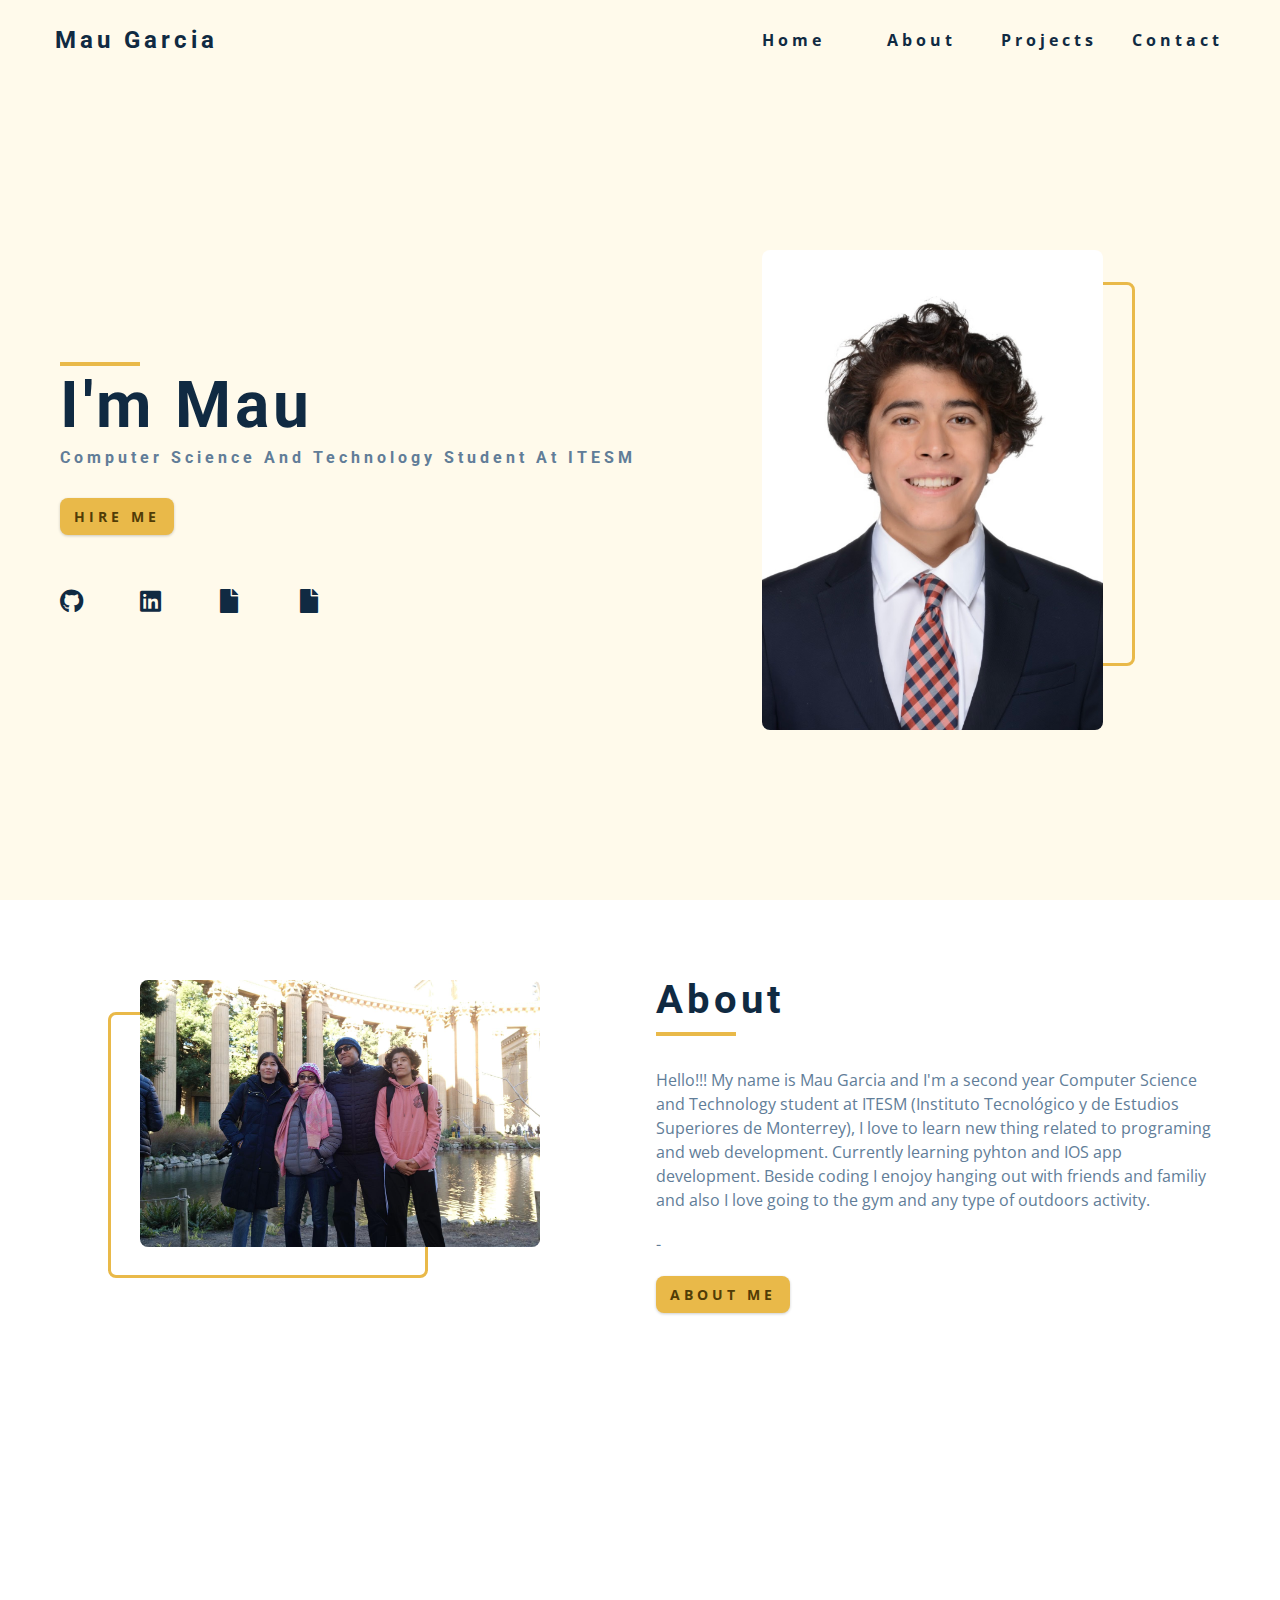
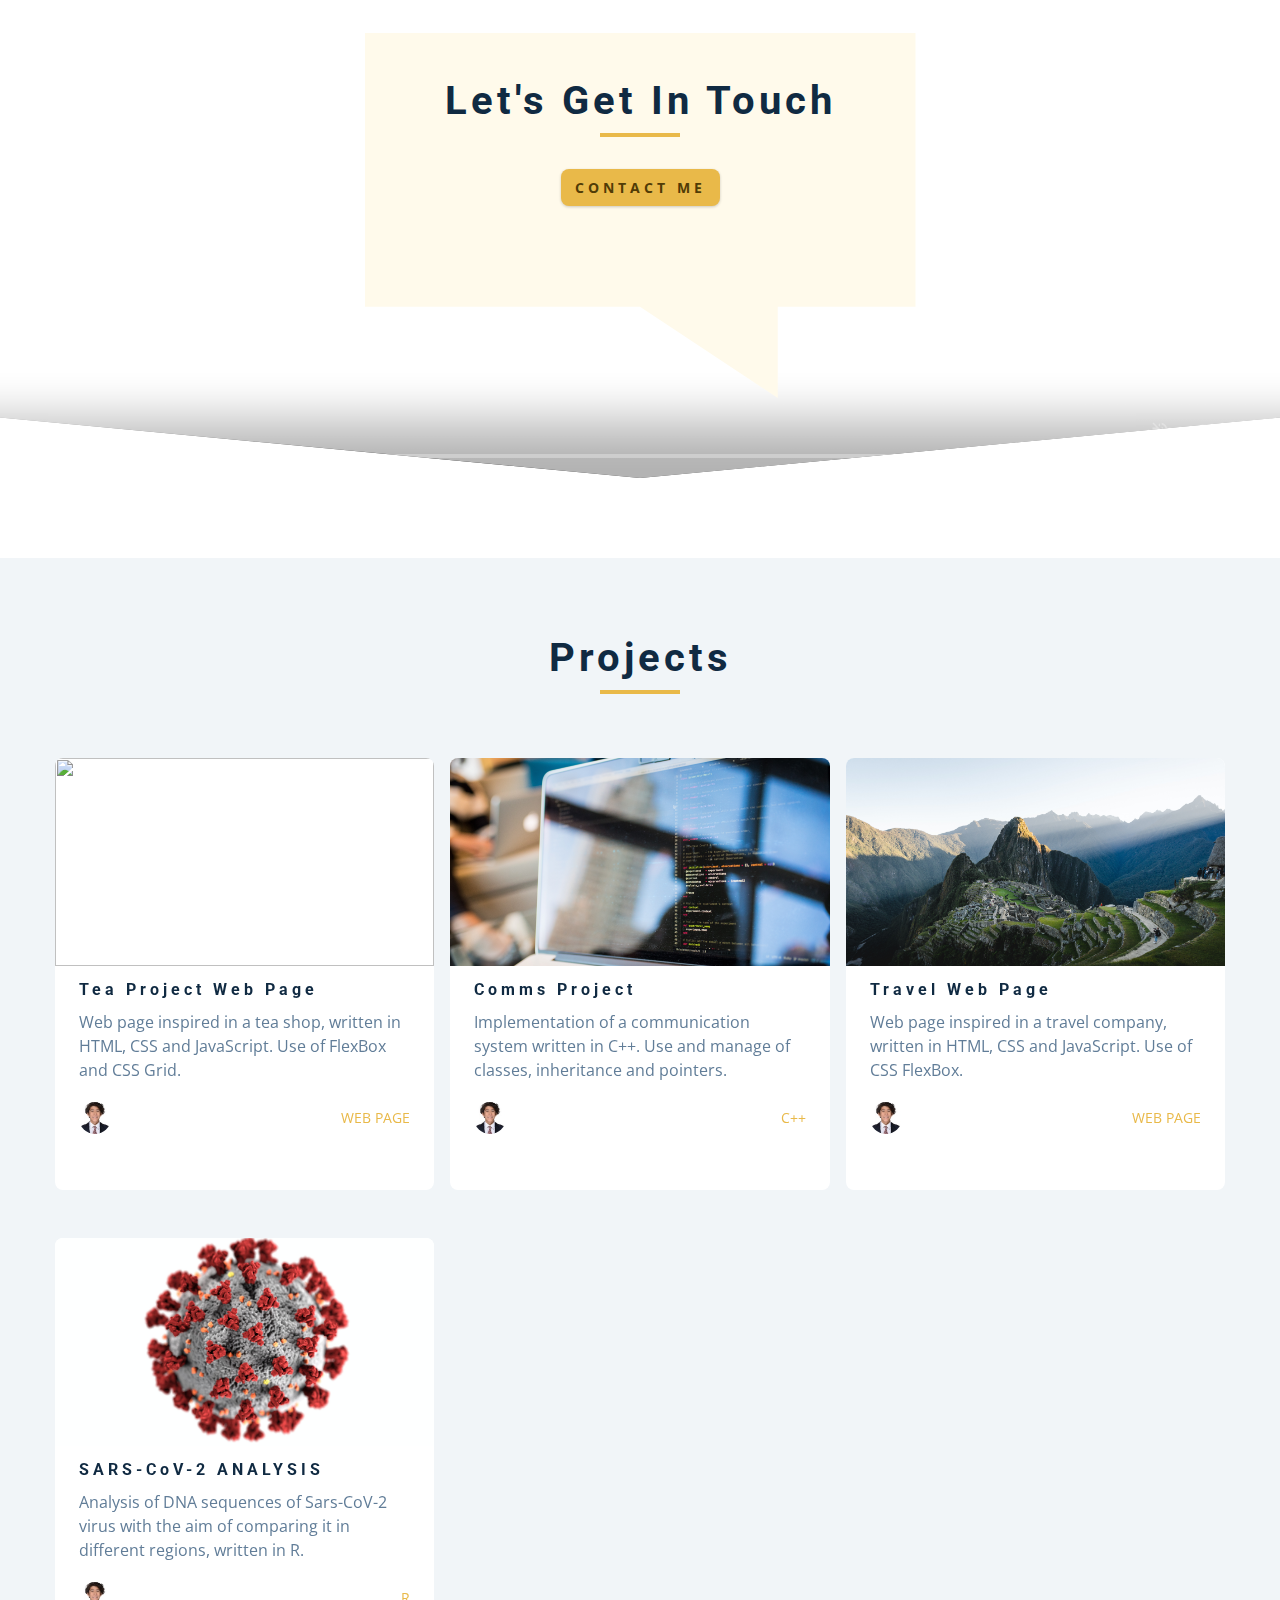
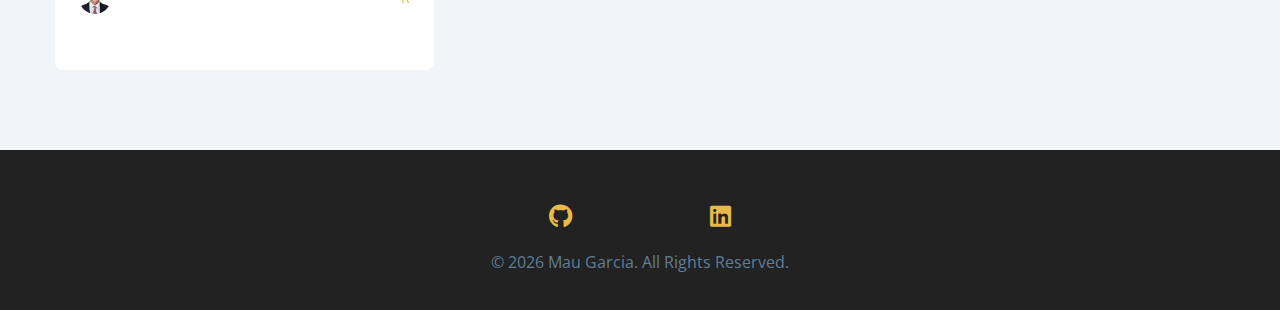
==== commit f9fa3010: "Add files via upload" ====
--- a/index.html
+++ b/index.html
@@ -117,7 +117,7 @@
             </li>
             <li>
               <a
-                href="https://drive.google.com/file/d/1u9R26ydugutkt8JsZenG-mJ7asxXaOft/view?usp=sharing"
+                href="https://drive.google.com/file/d/1ZWqHVGGal6meH6IUGsN908OuEsHl2r7-/view?usp=sharing"
                 target="blank"
                 class="social-icon"
               >
@@ -126,7 +126,7 @@
             </li>
             <li>
               <a
-                href="https://drive.google.com/file/d/1ToPy0wsdc5PmKATlweBYAUZRme-aTU22/view?usp=sharing"
+                href="https://drive.google.com/file/d/1pzD-yu_eYzdHgIaAcJNXcFzBzij9x3tG/view?usp=sharing"
                 target="blank"
                 class="social-icon"
               >
--- a/css/styles.css
+++ b/css/styles.css
@@ -327,6 +327,13 @@
   grid-template-columns: repeat(2, 1fr);
   justify-items: center;
 }
+.social-icons-cover {
+  display: grid;
+  margin-top: 3rem;
+  width: 20rem;
+  grid-template-columns: repeat(4, 1fr);
+  justify-items: center;
+}
 .social-icon {
   font-size: 1.5rem;
   color: var(--clr-grey-1);
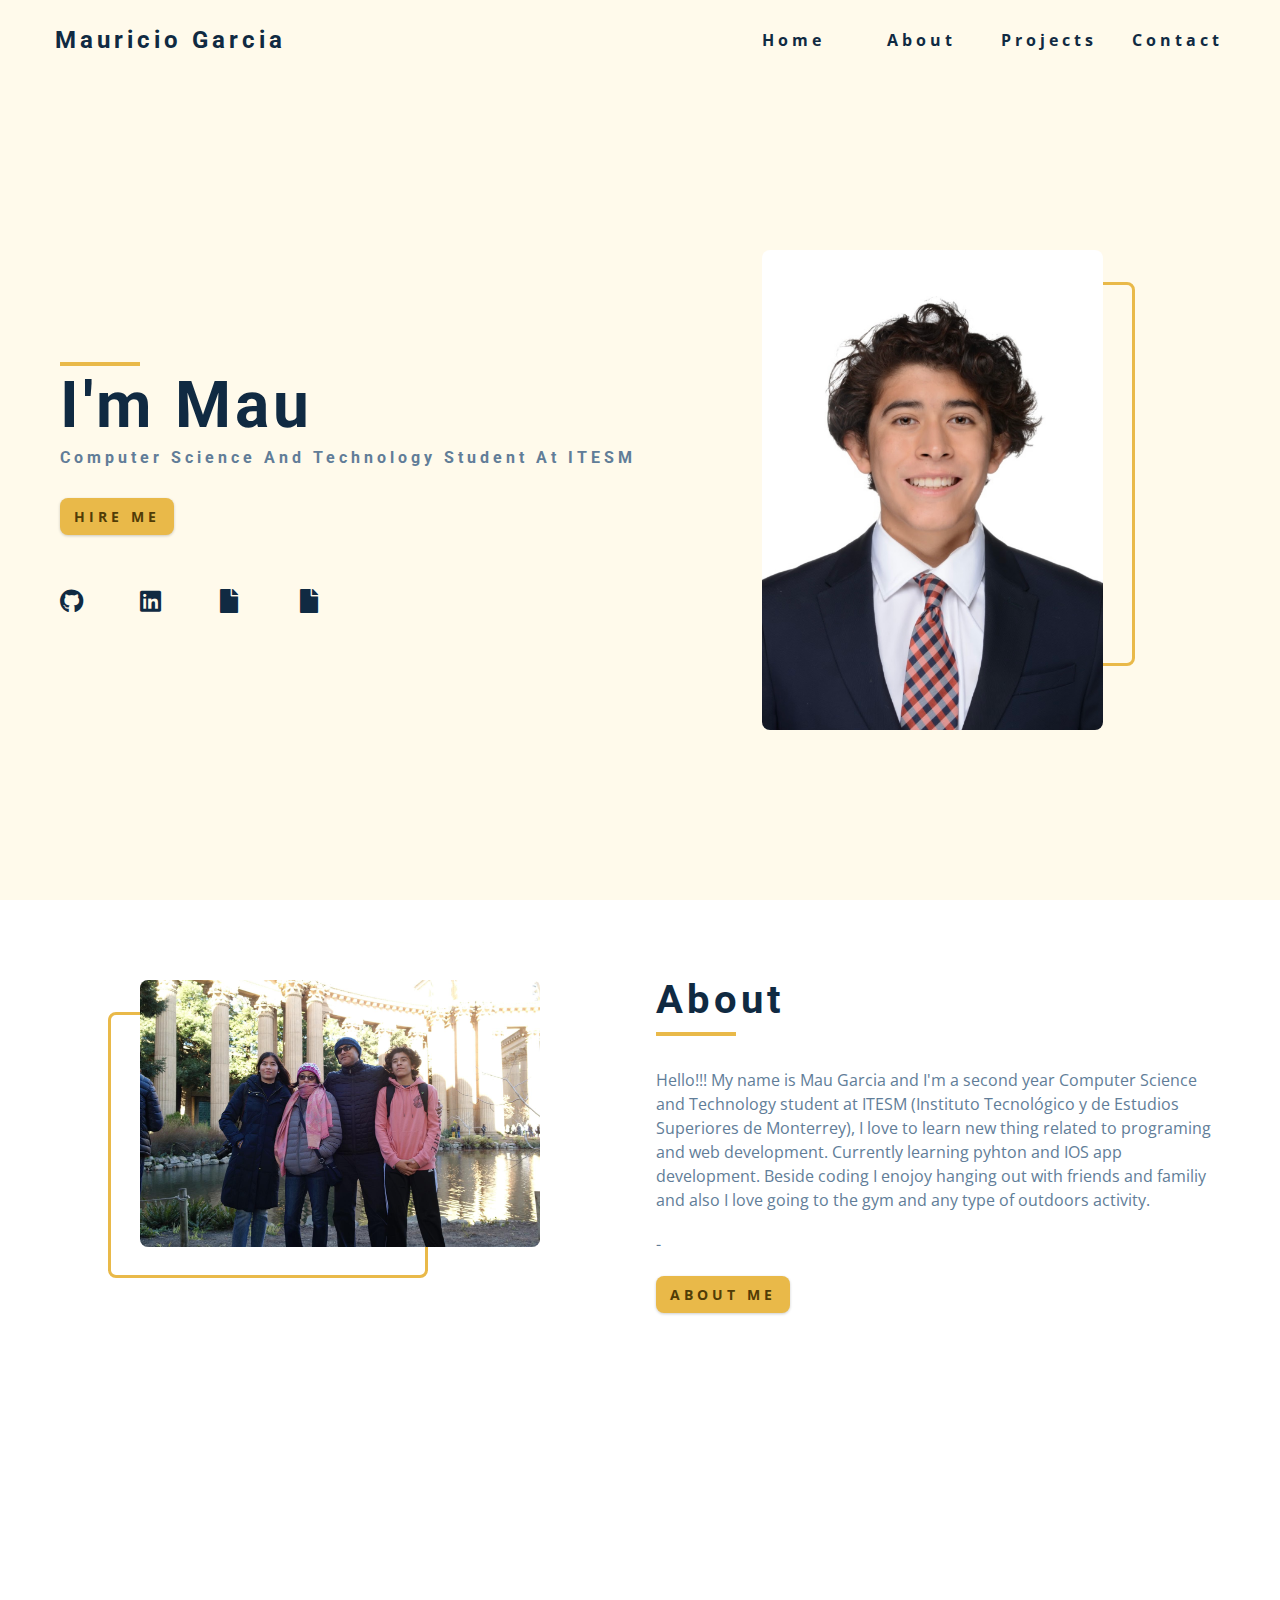
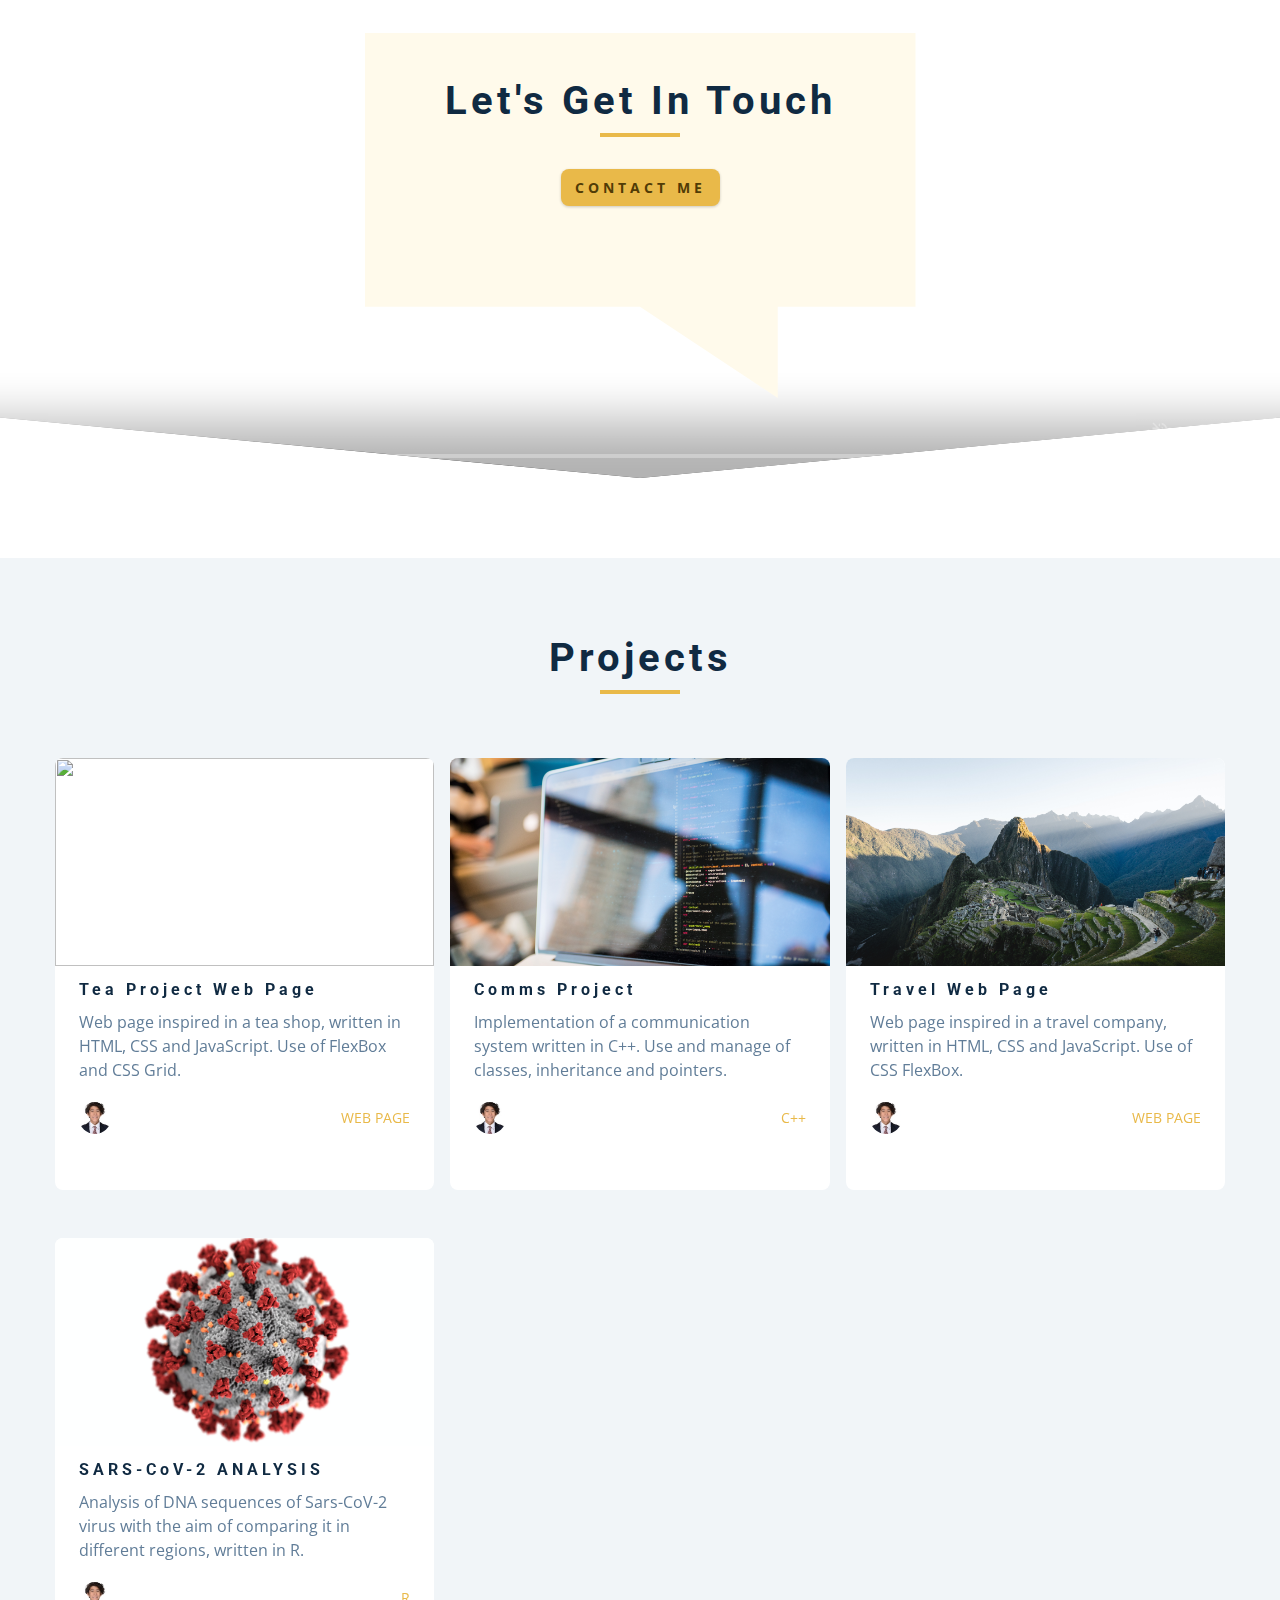
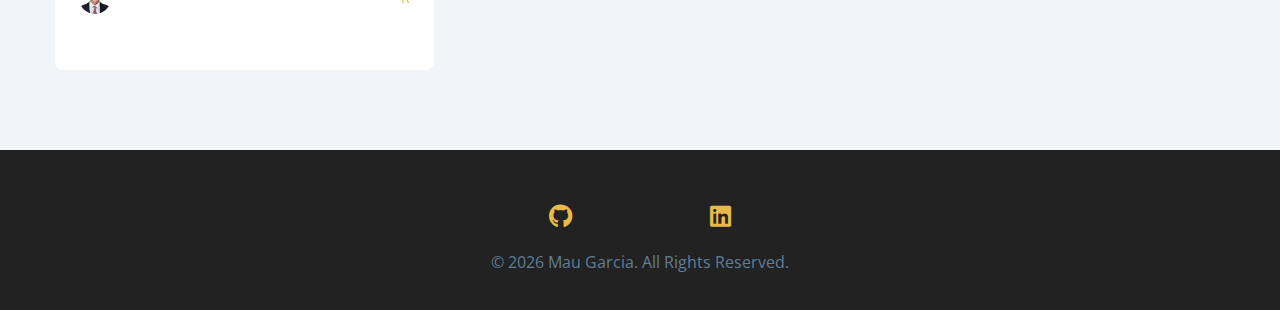
==== commit 70401b75: "Update index.html" ====
--- a/index.html
+++ b/index.html
@@ -18,7 +18,7 @@
       <div class="nav-center">
         <!-- nav header -->
         <div class="nav-header">
-          <h3 class="title">Mau Garcia</h3>
+          <h3 class="title">Mauricio Garcia</h3>
           <!-- <img src="./images/logo1.svg" class="nav-logo" alt="nav logo" /> -->
           <button class="nav-btn" id="nav-btn">
             <i class="fas fa-bars"></i>
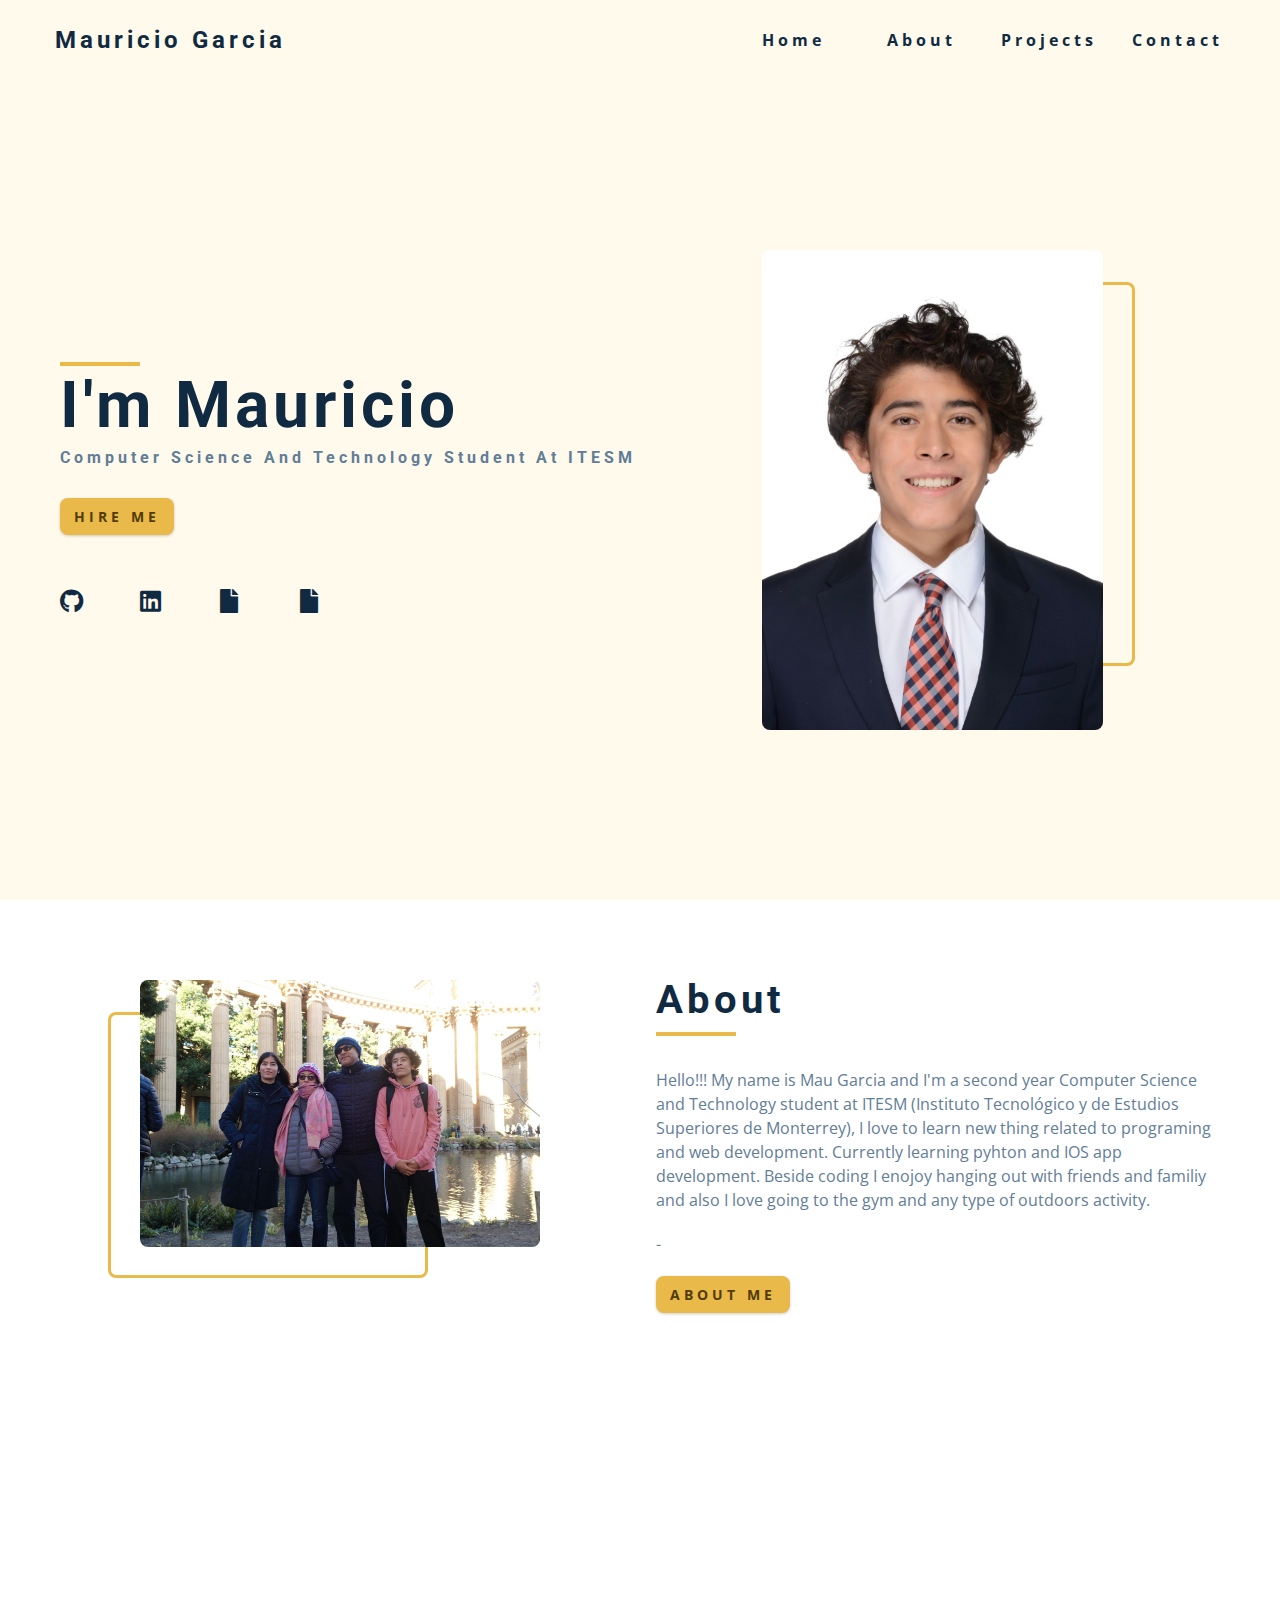
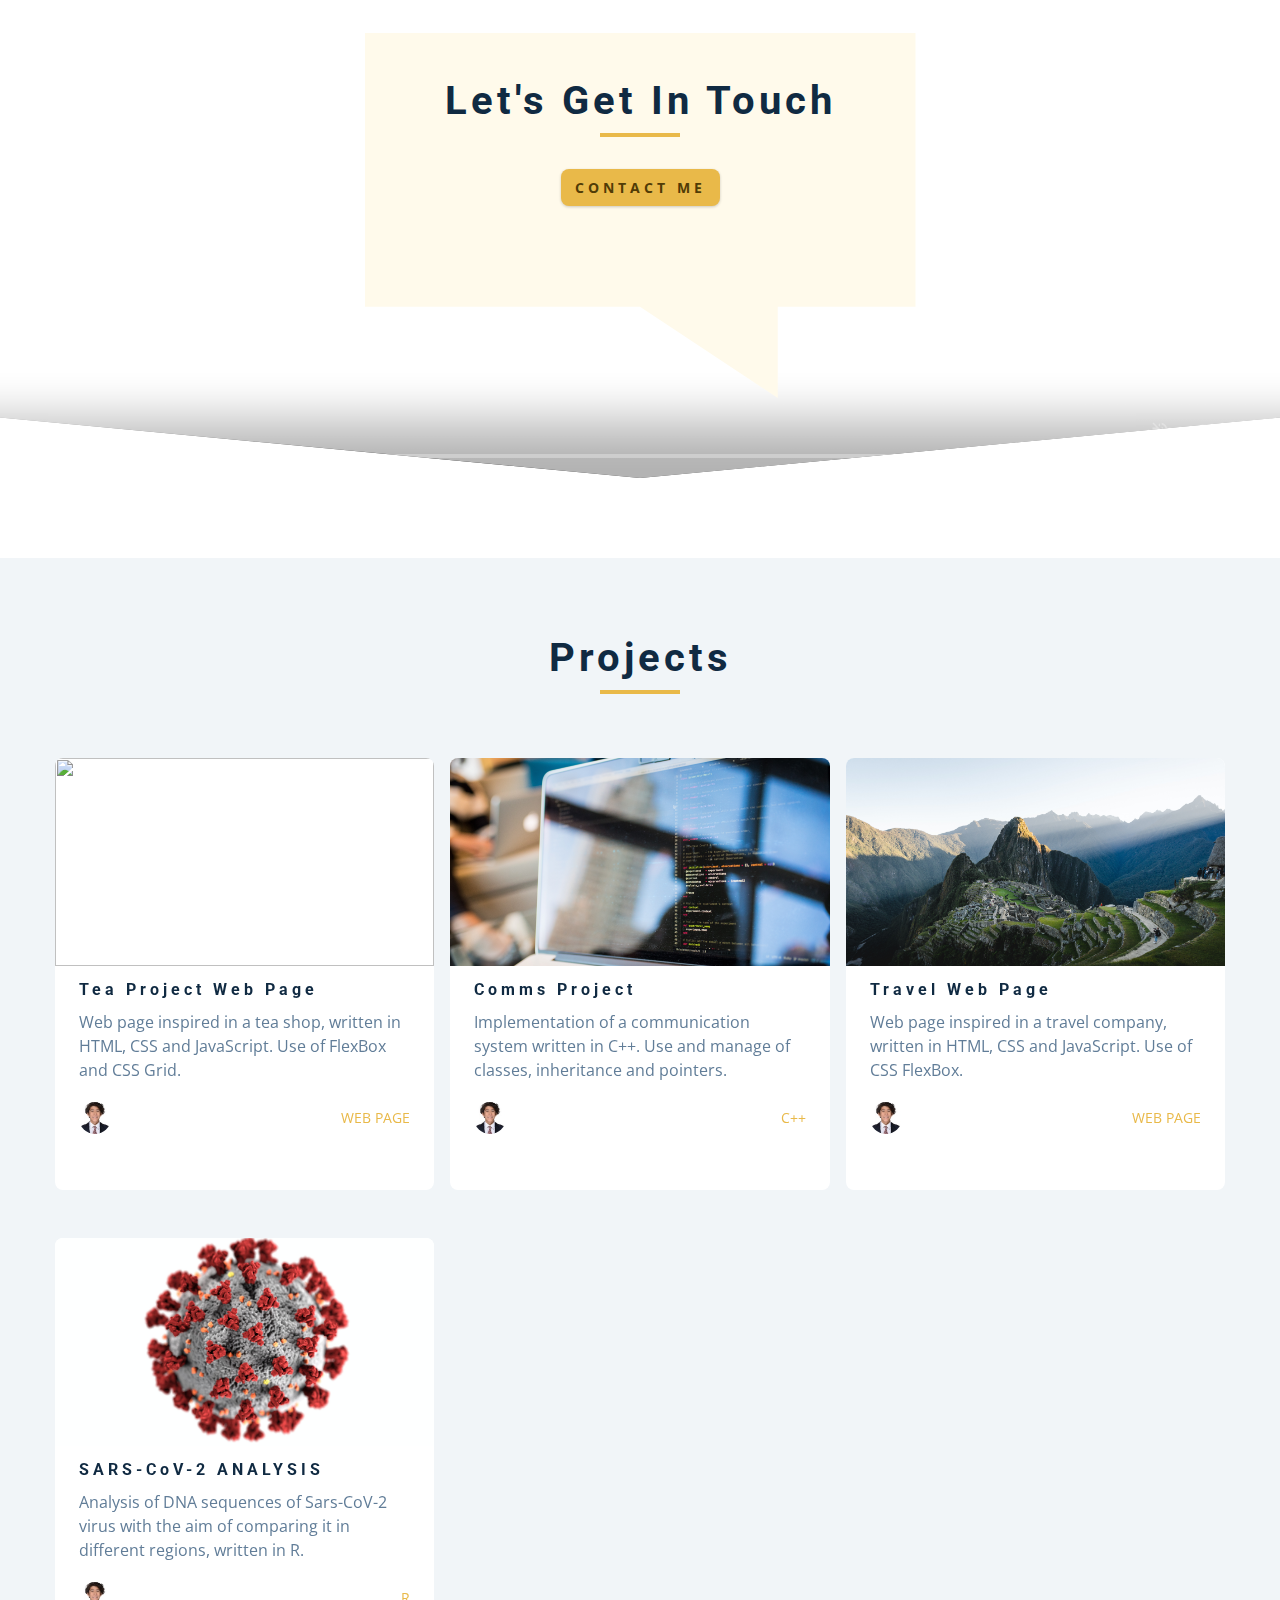
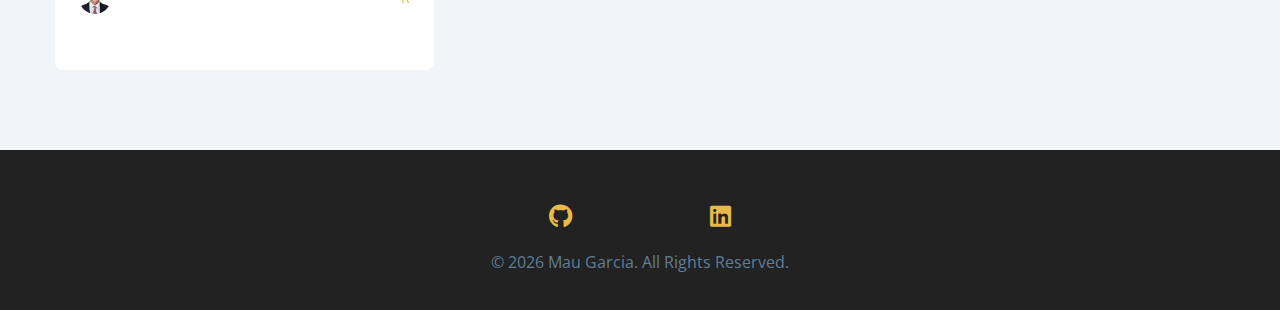
==== commit 50f1b3ba: "Update index.html" ====
--- a/index.html
+++ b/index.html
@@ -92,7 +92,7 @@
       <div class="section-center hero-center">
         <article class="hero-info">
           <div class="underline"></div>
-          <h1>i'm Mau</h1>
+          <h1>i'm Mauricio</h1>
           <h4>Computer Science and Technology Student at ITESM</h4>
           <a href="contact.html" class="btn hero-btn">hire me</a>
           <!-- social icons -->
